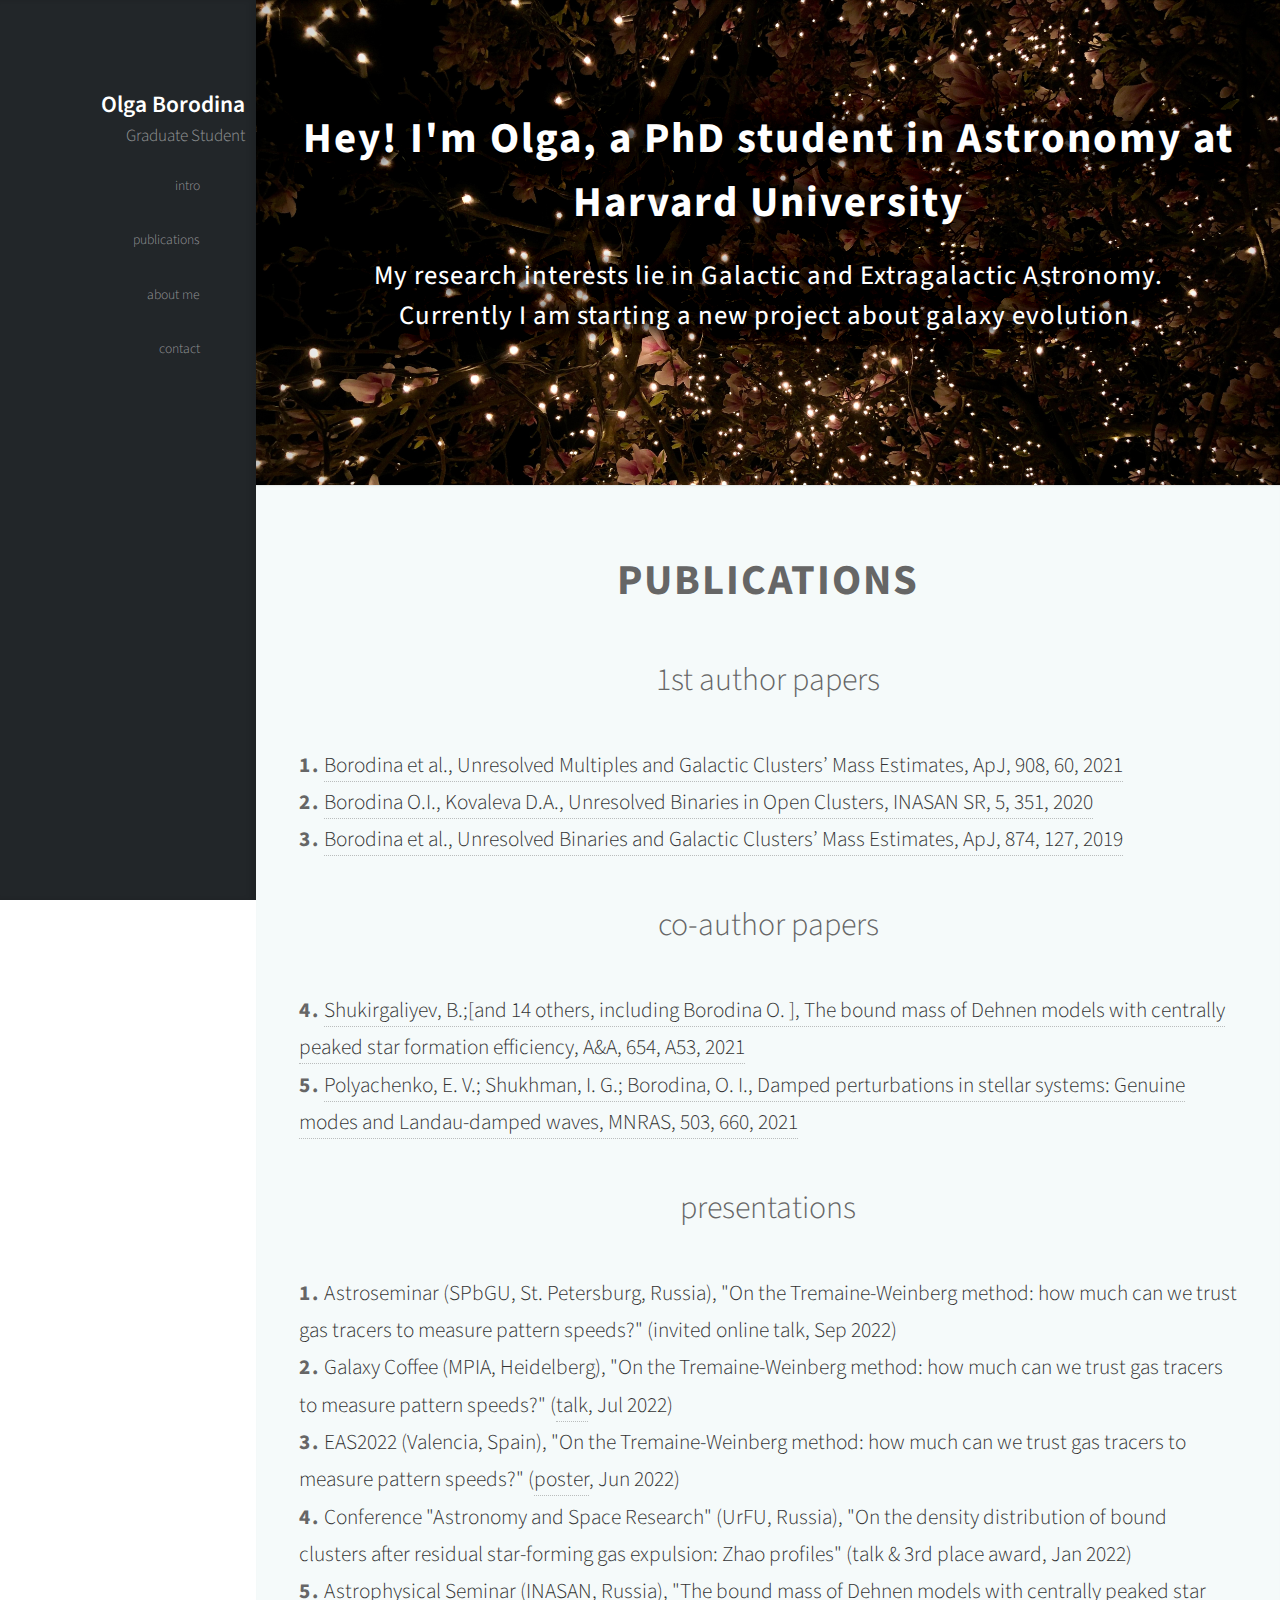
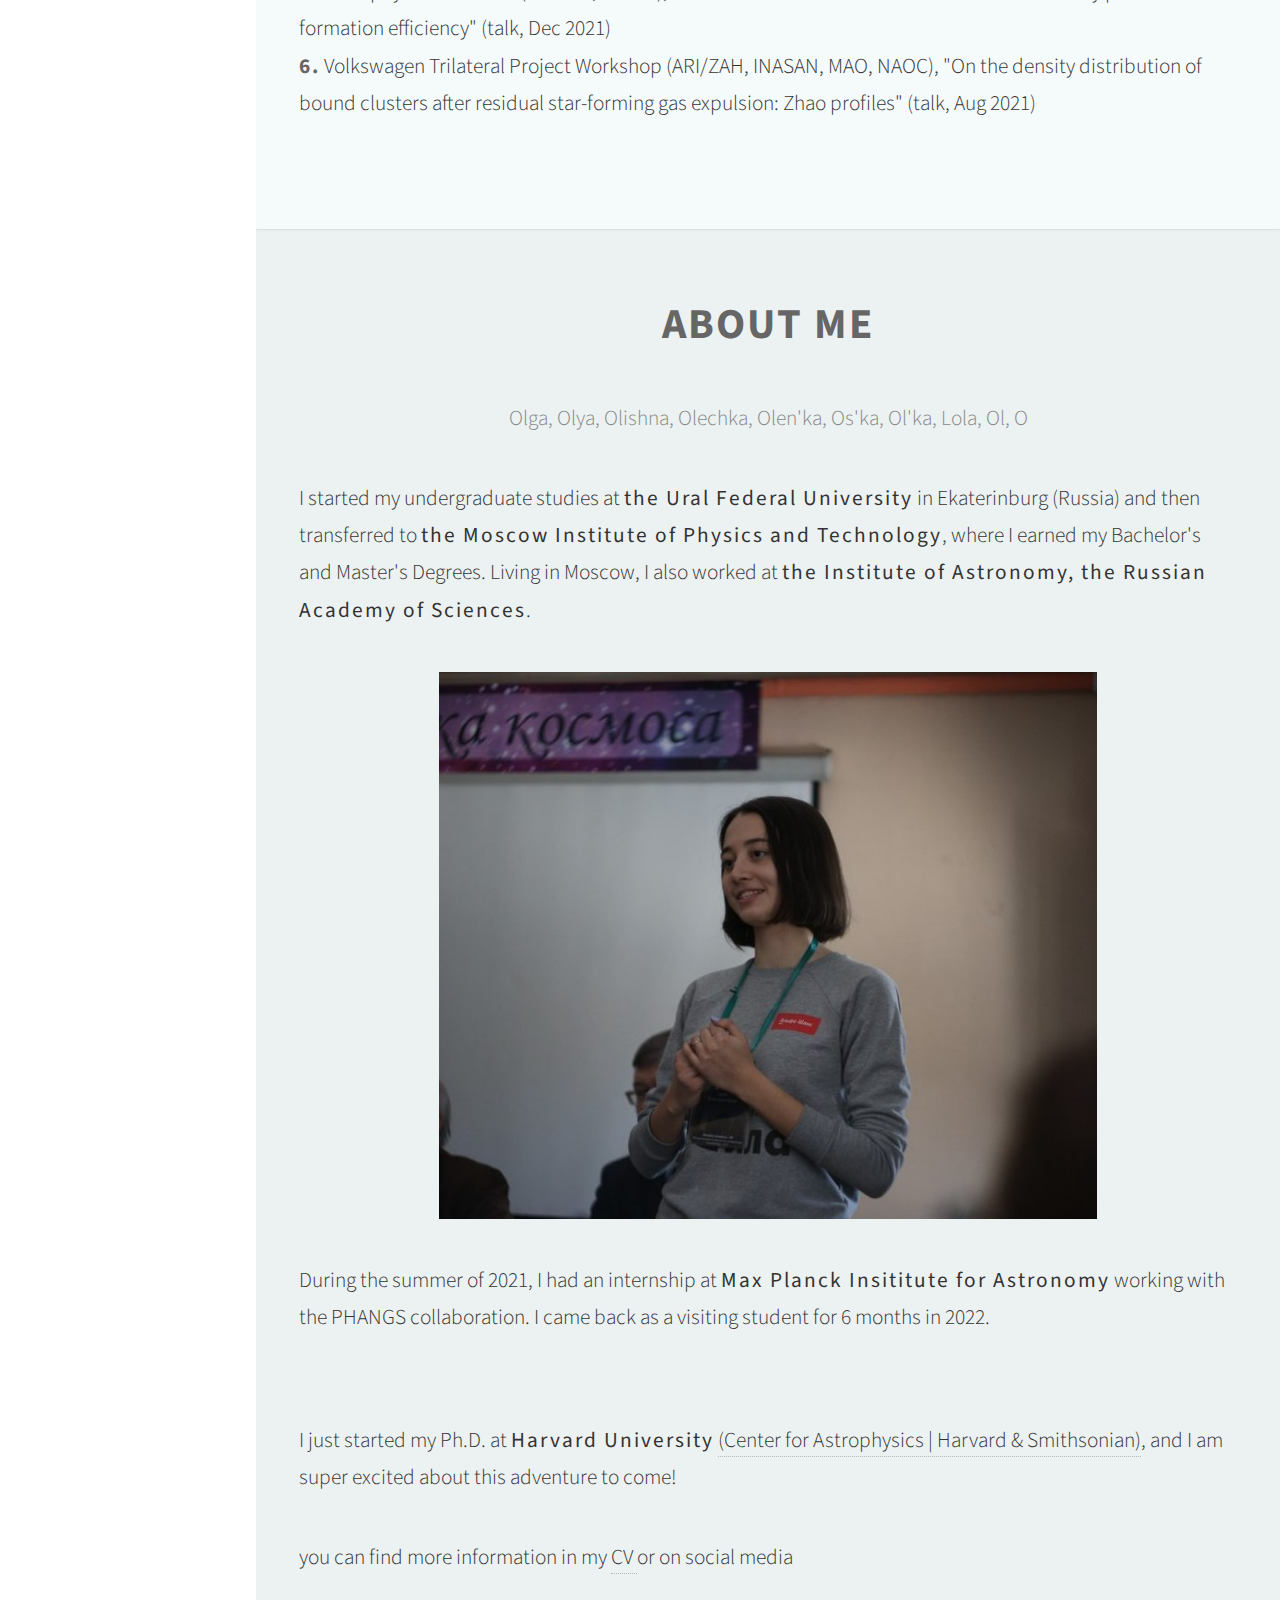
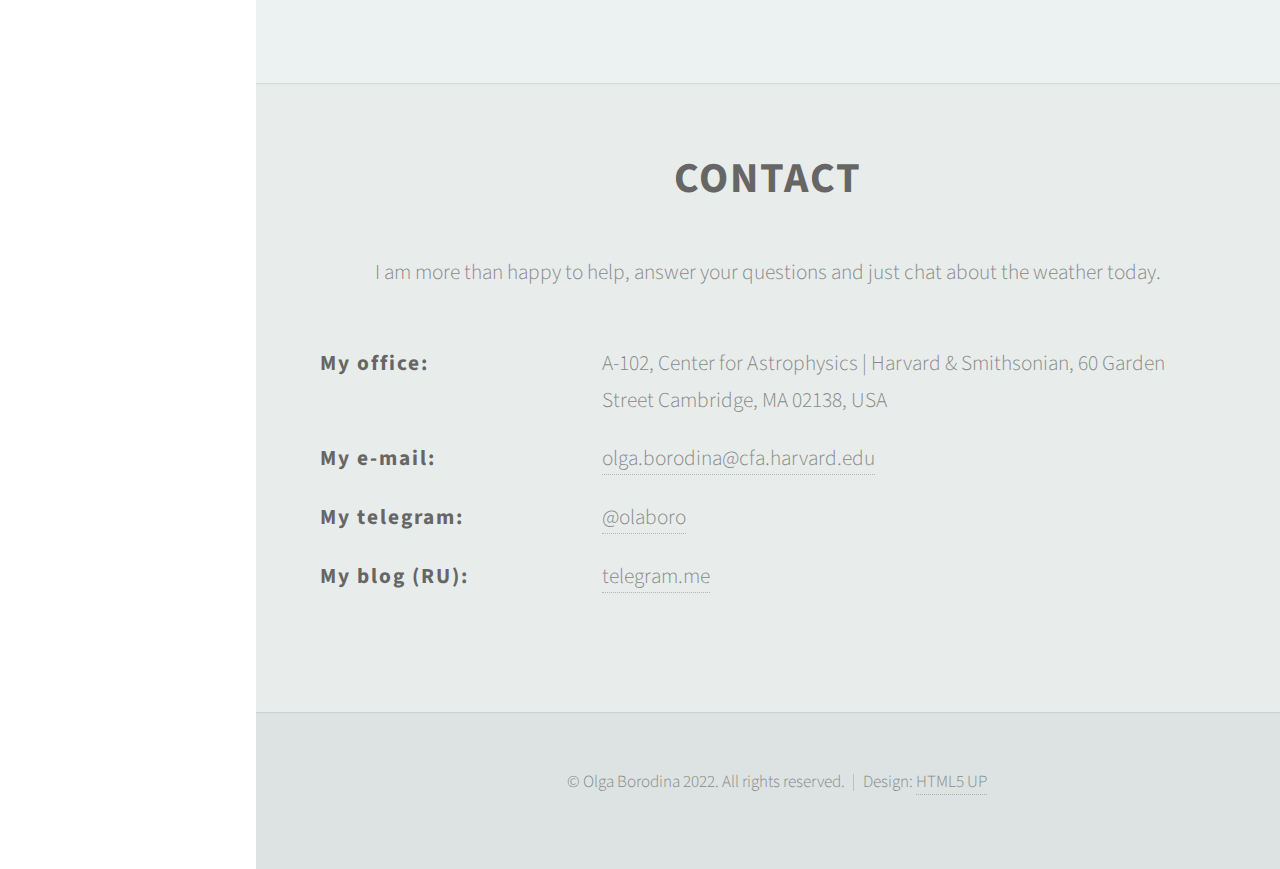
==== index.html @ a62215e4 "Add invited talk & fix wordings" ====
<!DOCTYPE HTML>
<!--
	Prologue by HTML5 UP
	html5up.net | @ajlkn
	Free for personal and commercial use under the CCA 3.0 license (html5up.net/license)
-->
<html>
	<head>
		<title>Olga Borodina</title>
		<meta charset="utf-8" />
		<meta name="viewport" content="width=device-width, initial-scale=1, user-scalable=no" />
		<link rel="stylesheet" href="assets/css/main.css" />
	</head>
	<body class="is-preload">

		<!-- Header -->
			<div id="header">

				<div class="top">

					<!-- Logo -->
						<div id="logo">
							<span class="image avatarflex"><img src="images/IMG_2125.png" alt="" /></span>
						</div>

					<!-- Logo2 -->
						<div id="logo">
							<h1 id="title">Olga Borodina</h1>
							<p> Graduate Student</p>
						</div>

					<!-- Nav -->
						<nav id="nav">
							<ul>
								<li><a href="#top" id="top-link"><span class="icon solid fa-home">intro</span></a></li>
								<li><a href="#portfolio" id="portfolio-link"><span class="icon solid fa-th">publications</span></a></li>
								<li><a href="#about" id="about-link"><span class="icon solid fa-user">about me</span></a></li>
								<li><a href="#contact" id="contact-link"><span class="icon solid fa-envelope">contact</span></a></li>
							</ul>
						</nav>

				</div>

				<div class="bottom">

					<!-- Social Icons -->
						<ul class="icons">
							<li><a href="https://twitter.com/olishna_b" class="icon brands fa-twitter"><span class="label">Twitter</span></a></li>
							<li><a href="https://www.instagram.com/ol_borodina/" class="icon brands fa-instagram"><span class="label">Instagram</span></a></li>
							<li><a href="https://github.com/olgaborodina" class="icon brands fa-github"><span class="label">Github</span></a></li>
							<li><a href="mailto:olga.borodina@cfa.harvard.edu" class="icon solid fa-envelope"><span class="label">Email</span></a></li>
						</ul>

				</div>

			</div>

		<!-- Main -->
			<div id="main">

				<!-- Intro -->
					<section id="top" class="one dark cover">
						<div class="container">

							<header>
								<h2 class="alt"> <strong>Hey! I'm Olga, a PhD student in Astronomy at Harvard University</strong></h2>
								<p> <h1 class="shadow">My research interests lie in Galactic and Extragalactic Astronomy. <br> 
								Currently I am starting a new project about galaxy evolution.
							 
							</h1></p>
							</header>

<!-- 							<footer>
								<a href="#portfolio" class="button scrolly">Magna Aliquam</a>
							</footer> -->

						</div>
					</section>

				<!-- Publications -->
					<section id="portfolio" class="two">
						<div class="container">

							<header>
								<h2><strong>PUBLICATIONS</strong></h2>
							</header>

							<header>
								<h3>1st author papers</h3>
							</header>

								<p><h4> <b>1.</b>   <a href="https://ui.adsabs.harvard.edu/abs/2021ApJ...908...60B/abstract" >Borodina et al., Unresolved Multiples and Galactic Clusters’ Mass Estimates, ApJ, 908, 60, 2021</a>
								<br>
								<b>2.</b>   <a href="https://ui.adsabs.harvard.edu/abs/2020INASR...5..351B/abstract" > Borodina O.I., Kovaleva D.A., Unresolved Binaries in Open Clusters, INASAN SR, 5, 351, 2020</a>
								<br>
								<b>3.</b>   <a href="https://ui.adsabs.harvard.edu/abs/2019ApJ...874..127B/abstract" >Borodina et al., Unresolved Binaries and Galactic Clusters’ Mass Estimates, ApJ, 874, 127, 2019</a></h4></p>

							<header>
								<h3>co-author papers</h3>
							</header>

								<p><h4><b>4.</b>   <a href="https://ui.adsabs.harvard.edu/abs/2021A%26A...654A..53S/abstract"> Shukirgaliyev, B.;[and 14 others, including Borodina O. ], The bound mass of Dehnen models with centrally peaked star formation efficiency, A&A, 654, A53, 2021</a>
								<br>
								<b>5.</b>   <a href="https://ui.adsabs.harvard.edu/abs/2021MNRAS.503..660P/abstract">Polyachenko, E. V.; Shukhman, I. G.; Borodina, O. I., Damped perturbations in stellar systems: Genuine modes and Landau-damped waves, MNRAS, 503, 660, 2021 </a></h4></p>

							<header>
								<h3>presentations</h3>
							</header>
								<p><h4>
									<b>1.</b>   Astroseminar (SPbGU, St. Petersburg, Russia), "On the Tremaine-Weinberg method: how much can we trust gas tracers to measure pattern speeds?" (invited online talk, Sep 2022)
								<br>
									<b>2.</b>   Galaxy Coffee (MPIA, Heidelberg), "On the Tremaine-Weinberg method: how much can we trust gas tracers to measure pattern speeds?" (<a href="GalaxyCoffee.html">talk</a>, Jul 2022) 
								<br>
									<b>3.</b>   EAS2022 (Valencia, Spain), "On the Tremaine-Weinberg method: how much can we trust gas tracers to measure pattern speeds?" (<a href="EAS.html">poster</a>, Jun 2022) 
								<br>
									<b>4.</b>   Conference "Astronomy and Space Research" (UrFU, Russia), "On the density distribution of bound clusters after residual star-forming gas expulsion: Zhao profiles" (talk & 3rd place award, Jan 2022)
								<br>
									<b>5.</b>   Astrophysical Seminar (INASAN, Russia), "The bound mass of Dehnen models with centrally peaked star formation efficiency" (talk, Dec 2021)
								<br>
								 	<b>6.</b>   Volkswagen Trilateral Project Workshop (ARI/ZAH, INASAN, MAO, NAOC), "On the density distribution of bound clusters after residual star-forming gas expulsion: Zhao profiles" (talk, Aug 2021)
								 
								 </h4></p>

						</div>
					</section>

				<!-- About Me -->
					<section id="about" class="three">
						<div class="container">

							<header>
								<h2><strong>ABOUT ME</strong></h2>
							</header>

							<p>
							Olga, Olya, Olishna, Olechka, Olen'ka, Os'ka, Ol'ka, Lola, Ol, O
						    </p>

							<p><h4>
							I started my undergraduate studies at <strong>the Ural Federal University</strong> in Ekaterinburg (Russia) and then transferred to <strong>the Moscow Institute of Physics and Technology</strong>, where I earned my Bachelor's and Master's Degrees. Living in Moscow, I also worked at <strong>the Institute of Astronomy, the Russian Academy of Sciences</strong>.

						    </h4></p>
						    <a href="#" class="image centered"><img src="images/6YFjfyLd4KA.jpg" alt="" /></a>


						    <p><h4>
						 	During the summer of 2021, I had an internship at <strong>Max Planck Insititute for Astronomy</strong> working with the PHANGS collaboration. I came back as a visiting student for 6 months in 2022.
						    </h4></p>
						    <a href="#" class="image centered"><img src="images/IMG_4071.jpg" alt="" /></a>

						    <p><h4>
						 	I just started my Ph.D. at <strong>Harvard University</strong> <a href="https://www.cfa.harvard.edu">(Center for Astrophysics | Harvard & Smithsonian)</a>, and I am super excited about this adventure to come!

						    </h4></p>

							<p><h4>
						    you can find more information in my <a href="files/CV_Borodina.pdf" download> CV </a> or on social media <a href="https://www.instagram.com/ol_borodina/" class="icon brands fa-instagram"><span class="label">Instagram</span></a>
						    </h4></p>	    



						</div>
					</section>

				<!-- Contact -->
					<section id="contact" class="four">
						<div class="container">

							<header>
								<h2><strong>CONTACT</strong></h2>
							</header>

							<p>I am more than happy to help, answer your questions and just chat about the weather today.</p>

<!-- 							<p> <b> <h4>My e-mail:</b> <a href="mailto:oborodina@g.harvard.edu"> oborodina@g.harvard.edu </a>
							<br>
							<b> My office:   </b> 
							<br>
							<b> My blog (RU): </b>  <a href="https://t.me/+P-RwdeZIiz82Yjk6"> telegram.me </a> </h4></p> -->


						<table> <h4>

						  <tr style="border: 0px; background-color: rgba(0, 0, 0, 0);">
						    <td width = "30%"><b>My office:</b></td>
						    <td>A-102, Center for Astrophysics | Harvard & Smithsonian, 60 Garden Street Cambridge, MA 02138, USA</td> 
						  </tr>

						  <tr style="border: 0px; background-color: rgba(0, 0, 0, 0);">
						    <td width = "30%"> <b> My e-mail:</b> </td>
						    <td><a href="mailto:olga.borodina@cfa.harvard.edu"> olga.borodina@cfa.harvard.edu </a></td> 
						  </tr>

						  <tr style="border: 0px; background-color: rgba(0, 0, 0, 0);">
						    <td width = "30%"><b>My telegram:</b> </td>
						    <td> <a href="https://t.me/olaboro"> @olaboro </a> </td> 
						  </tr>

						  <tr style="border: 0px; background-color: rgba(0, 0, 0, 0);">
						    <td width = "30%"><b>My blog (RU):</b> </td>
						    <td> <a href="https://t.me/+P-RwdeZIiz82Yjk6"> telegram.me </a> </td> 
						  </tr>

						</h4></table>

						</div>

<!-- 							<form method="post" action="#">
								<div class="row">
									<div class="col-6 col-12-mobile"><input type="text" name="name" placeholder="Name" /></div>
									<div class="col-6 col-12-mobile"><input type="text" name="email" placeholder="Email" /></div>
									<div class="col-12">
										<textarea name="message" placeholder="Message"></textarea>
									</div>
									<div class="col-12">
										<input type="submit" value="Send Message" />
									</div>
								</div>
							</form> -->


					</section>

			</div>


		<!-- Footer -->
			<div id="footer">

				<!-- Copyright -->
					<ul class="copyright">
						<li>&copy; Olga Borodina 2022. All rights reserved.</li><li>Design: <a href="http://html5up.net">HTML5 UP</a></li>
					</ul>

			</div>

		<!-- Scripts -->
			<script src="assets/js/jquery.min.js"></script>
			<script src="assets/js/jquery.scrolly.min.js"></script>
			<script src="assets/js/jquery.scrollex.min.js"></script>
			<script src="assets/js/browser.min.js"></script>
			<script src="assets/js/breakpoints.min.js"></script>
			<script src="assets/js/util.js"></script>
			<script src="assets/js/main.js"></script>

	</body>
</html>
---- assets/css/main.css ----
@import url("fontawesome-all.min.css");
@import url("https://fonts.googleapis.com/css?family=Source+Sans+Pro:300,300italic,400,600");

/*
	Prologue by HTML5 UP
	html5up.net | @ajlkn
	Free for personal and commercial use under the CCA 3.0 license (html5up.net/license)
*/

html, body, div, span, applet, object,
iframe, h1, h2, h3, h4, h5, h6, p, blockquote,
pre, a, abbr, acronym, address, big, cite,
code, del, dfn, em, img, ins, kbd, q, s, samp,
small, strike, strong, sub, sup, tt, var, b,
u, i, center, dl, dt, dd, ol, ul, li, fieldset,
form, label, legend, table, caption, tbody,
tfoot, thead, tr, th, td, article, aside,
canvas, details, embed, figure, figcaption,
footer, header, hgroup, menu, nav, output, ruby,
section, summary, time, mark, audio, video {
	margin: 0;
	padding: 0;
	border: 0;
	font-size: 100%;
	font: inherit;
	vertical-align: baseline;}

article, aside, details, figcaption, figure,
footer, header, hgroup, menu, nav, section {
	display: block;}

body {
	line-height: 1;
}

ol, ul {
	list-style: none;
}

blockquote, q {
	quotes: none;
}

	blockquote:before, blockquote:after, q:before, q:after {
		content: '';
		content: none;
	}

table {
	border-collapse: collapse;
	border-spacing: 0;
}

body {
	-webkit-text-size-adjust: none;
}

mark {
	background-color: transparent;
	color: inherit;
}

input::-moz-focus-inner {
	border: 0;
	padding: 0;
}

input, select, textarea {
	-moz-appearance: none;
	-webkit-appearance: none;
	-ms-appearance: none;
	appearance: none;
}

/* Basic */

	html {
		box-sizing: border-box;
	}

	*, *:before, *:after {
		box-sizing: inherit;
	}

	body {
		background: #fff;
		font-family: 'Source Sans Pro', sans-serif;
		font-size: 19pt;
		font-weight: 300;
		line-height: 1.75em;
		color: #888;
	}

		body.is-preload *, body.is-preload *:before, body.is-preload *:after {
			-moz-animation: none !important;
			-webkit-animation: none !important;
			-ms-animation: none !important;
			animation: none !important;
			-moz-transition: none !important;
			-webkit-transition: none !important;
			-ms-transition: none !important;
			transition: none !important;
		}

	input, textarea, select {
		font-family: 'Source Sans Pro', sans-serif;
		font-size: 19pt;
		font-weight: 300;
		line-height: 1.5em;
		color: #888;
	}

	h1, h2, h3, h4, h5, h6 {
		font-weight: 300;
		color: #666;
		line-height: 1.5em;
	}

	h1 a, h2 a, h3 a, h4 a, h5 a, h6 a {
		color: inherit;
		text-decoration: none;
	}

		h1 a strong, h2 a strong, h3 a strong, h4 a strong, h5 a strong, h6 a strong {
			color: #333;
		}

	h1.shadow {
		color: white;
		font-weight: 444;
		letter-spacing: 1px;
		font-size: 1.25em;
		text-shadow: 0 0 20px #000, 0 0 20px #000, 0 0 20px #000, 0 0 20px #000, 0 0 15px #000;
	}

	h2 {
		font-size: 2em;
		letter-spacing: -1px;
	}

		h2.alt {
			color: #888;
			font-weight: bold;
		}

			h2.alt strong {
				color: #333;
				font-weight: bold;
				text-shadow: 0 0 25px #000, 0 0 25px #000, 0 0 25px #000, 0 0 25px #000;
			}

	h3 {
		font-size: 1.5em;
	}

	header {
		margin: 0 0 2em 0;
	}

		header > p {
			margin: 1em 0 0 0;
		}

	footer {
		margin: 2em 0 0 0;
	}

	strong, b {             /* headers */
		font-weight: bold;
		letter-spacing: 2px;
		color: #666;
	}

	em, i {
		font-style: italic;
	}

	h4 {
		font-size: 1.0em;
		text-align: left;
		line-height: 1.75em;
		color: #333;

	}
		h4 strong {
				color: #333;
				font-weight: 400;
				}
	a {
		text-decoration: none;
		color: inherit;
		border-bottom: dotted 1px rgba(128, 128, 128, 0.5);
		-moz-transition: color 0.35s ease-in-out, border-bottom-color 0.35s ease-in-out;
		-webkit-transition: color 0.35s ease-in-out, border-bottom-color 0.35s ease-in-out;
		-ms-transition: color 0.35s ease-in-out, border-bottom-color 0.35s ease-in-out;
		transition: color 0.35s ease-in-out, border-bottom-color 0.35s ease-in-out;
		outline: 0;
	}

		a:hover {
			color: #E27689;
			border-bottom-color: rgba(255, 255, 255, 0);
		}

	sub {
		position: relative;
		top: 0.5em;
		font-size: 0.8em;
	}

	sup {
		position: relative;
		top: -0.5em;
		font-size: 0.8em;
	}

	hr {
		border: 0;
		border-top: solid 1px #ddd;
	}

	blockquote {
		border-left: solid 0.5em #ddd;
		padding: 1em 0 1em 2em;
		font-style: italic;
	}

	p, ul, ol, dl, table {
		margin-bottom: 2em;
	}

	br.clear {
		clear: both;
	}


/* Container */

	.container {
		margin: 0 auto;
		max-width: 100%;
		width: 1400px;
	}

		@media screen and (min-width: 961px) and (max-width: 1880px) {

			.container {
				width: 1200px;
			}

		}

		@media screen and (min-width: 961px) and (max-width: 1620px) {

			.container {
				width: 960px;
			}

		}

		@media screen and (min-width: 961px) and (max-width: 1320px) {

			.container {
				width: 100%;
			}

		}

		@media screen and (max-width: 960px) {

			.container {
				width: 100%;
			}

		}

		@media screen and (max-width: 736px) {

			.container {
				width: 100%;
			}

		}

/* Row */

	.row {
		display: flex;
		flex-wrap: wrap;
		box-sizing: border-box;
		align-items: stretch;
	}

		.row > * {
			box-sizing: border-box;
		}

		.row.gtr-uniform > * > :last-child {
			margin-bottom: 0;
		}

		.row.aln-left {
			justify-content: flex-start;
		}

		.row.aln-center {
			justify-content: center;
		}

		.row.aln-right {
			justify-content: flex-end;
		}

		.row.aln-top {
			align-items: flex-start;
		}

		.row.aln-middle {
			align-items: center;
		}

		.row.aln-bottom {
			align-items: flex-end;
		}

		.row > .imp {
			order: -1;
		}

		.row > .col-1 {
			width: 8.33333%;
		}

		.row > .off-1 {
			margin-left: 8.33333%;
		}

		.row > .col-2 {
			width: 16.66667%;
		}

		.row > .off-2 {
			margin-left: 16.66667%;
		}

		.row > .col-3 {
			width: 25%;
		}

		.row > .off-3 {
			margin-left: 25%;
		}

		.row > .col-4 {
			width: 33.33333%;
		}

		.row > .off-4 {
			margin-left: 33.33333%;
		}

		.row > .col-5 {
			width: 41.66667%;
		}

		.row > .off-5 {
			margin-left: 41.66667%;
		}

		.row > .col-6 {
			width: 50%;
		}

		.row > .off-6 {
			margin-left: 50%;
		}

		.row > .col-7 {
			width: 58.33333%;
		}

		.row > .off-7 {
			margin-left: 58.33333%;
		}

		.row > .col-8 {
			width: 66.66667%;
		}

		.row > .off-8 {
			margin-left: 66.66667%;
		}

		.row > .col-9 {
			width: 75%;
		}

		.row > .off-9 {
			margin-left: 75%;
		}

		.row > .col-10 {
			width: 83.33333%;
		}

		.row > .off-10 {
			margin-left: 83.33333%;
		}

		.row > .col-11 {
			width: 91.66667%;
		}

		.row > .off-11 {
			margin-left: 91.66667%;
		}

		.row > .col-12 {
			width: 100%;
		}

		.row > .off-12 {
			margin-left: 100%;
		}

		.row.gtr-0 {
			margin-top: 0px;
			margin-left: 0px;
		}

			.row.gtr-0 > * {
				padding: 0px 0 0 0px;
			}

			.row.gtr-0.gtr-uniform {
				margin-top: 0px;
			}

				.row.gtr-0.gtr-uniform > * {
					padding-top: 0px;
				}

		.row.gtr-25 {
			margin-top: -10px;
			margin-left: -10px;
		}

			.row.gtr-25 > * {
				padding: 10px 0 0 10px;
			}

			.row.gtr-25.gtr-uniform {
				margin-top: -10px;
			}

				.row.gtr-25.gtr-uniform > * {
					padding-top: 10px;
				}

		.row.gtr-50 {
			margin-top: -20px;
			margin-left: -20px;
		}

			.row.gtr-50 > * {
				padding: 20px 0 0 20px;
			}

			.row.gtr-50.gtr-uniform {
				margin-top: -20px;
			}

				.row.gtr-50.gtr-uniform > * {
					padding-top: 20px;
				}

		.row {
			margin-top: -40px;
			margin-left: -40px;
		}

			.row > * {
				padding: 40px 0 0 40px;
			}

			.row.gtr-uniform {
				margin-top: -40px;
			}

				.row.gtr-uniform > * {
					padding-top: 40px;
				}

		.row.gtr-150 {
			margin-top: -60px;
			margin-left: -60px;
		}

			.row.gtr-150 > * {
				padding: 60px 0 0 60px;
			}

			.row.gtr-150.gtr-uniform {
				margin-top: -60px;
			}

				.row.gtr-150.gtr-uniform > * {
					padding-top: 60px;
				}

		.row.gtr-200 {
			margin-top: -80px;
			margin-left: -80px;
		}

			.row.gtr-200 > * {
				padding: 80px 0 0 80px;
			}

			.row.gtr-200.gtr-uniform {
				margin-top: -80px;
			}

				.row.gtr-200.gtr-uniform > * {
					padding-top: 80px;
				}

		@media screen and (min-width: 961px) and (max-width: 1880px) {

			.row {
				display: flex;
				flex-wrap: wrap;
				box-sizing: border-box;
				align-items: stretch;
			}

				.row > * {
					box-sizing: border-box;
				}

				.row.gtr-uniform > * > :last-child {
					margin-bottom: 0;
				}

				.row.aln-left {
					justify-content: flex-start;
				}

				.row.aln-center {
					justify-content: center;
				}

				.row.aln-right {
					justify-content: flex-end;
				}

				.row.aln-top {
					align-items: flex-start;
				}

				.row.aln-middle {
					align-items: center;
				}

				.row.aln-bottom {
					align-items: flex-end;
				}

				.row > .imp-wide {
					order: -1;
				}

				.row > .col-1-wide {
					width: 8.33333%;
				}

				.row > .off-1-wide {
					margin-left: 8.33333%;
				}

				.row > .col-2-wide {
					width: 16.66667%;
				}

				.row > .off-2-wide {
					margin-left: 16.66667%;
				}

				.row > .col-3-wide {
					width: 25%;
				}

				.row > .off-3-wide {
					margin-left: 25%;
				}

				.row > .col-4-wide {
					width: 33.33333%;
				}

				.row > .off-4-wide {
					margin-left: 33.33333%;
				}

				.row > .col-5-wide {
					width: 41.66667%;
				}

				.row > .off-5-wide {
					margin-left: 41.66667%;
				}

				.row > .col-6-wide {
					width: 50%;
				}

				.row > .off-6-wide {
					margin-left: 50%;
				}

				.row > .col-7-wide {
					width: 58.33333%;
				}

				.row > .off-7-wide {
					margin-left: 58.33333%;
				}

				.row > .col-8-wide {
					width: 66.66667%;
				}

				.row > .off-8-wide {
					margin-left: 66.66667%;
				}

				.row > .col-9-wide {
					width: 75%;
				}

				.row > .off-9-wide {
					margin-left: 75%;
				}

				.row > .col-10-wide {
					width: 83.33333%;
				}

				.row > .off-10-wide {
					margin-left: 83.33333%;
				}

				.row > .col-11-wide {
					width: 91.66667%;
				}

				.row > .off-11-wide {
					margin-left: 91.66667%;
				}

				.row > .col-12-wide {
					width: 100%;
				}

				.row > .off-12-wide {
					margin-left: 100%;
				}

				.row.gtr-0 {
					margin-top: 0px;
					margin-left: 0px;
				}

					.row.gtr-0 > * {
						padding: 0px 0 0 0px;
					}

					.row.gtr-0.gtr-uniform {
						margin-top: 0px;
					}

						.row.gtr-0.gtr-uniform > * {
							padding-top: 0px;
						}

				.row.gtr-25 {
					margin-top: -10px;
					margin-left: -10px;
				}

					.row.gtr-25 > * {
						padding: 10px 0 0 10px;
					}

					.row.gtr-25.gtr-uniform {
						margin-top: -10px;
					}

						.row.gtr-25.gtr-uniform > * {
							padding-top: 10px;
						}

				.row.gtr-50 {
					margin-top: -20px;
					margin-left: -20px;
				}

					.row.gtr-50 > * {
						padding: 20px 0 0 20px;
					}

					.row.gtr-50.gtr-uniform {
						margin-top: -20px;
					}

						.row.gtr-50.gtr-uniform > * {
							padding-top: 20px;
						}

				.row {
					margin-top: -40px;
					margin-left: -40px;
				}

					.row > * {
						padding: 40px 0 0 40px;
					}

					.row.gtr-uniform {
						margin-top: -40px;
					}

						.row.gtr-uniform > * {
							padding-top: 40px;
						}

				.row.gtr-150 {
					margin-top: -60px;
					margin-left: -60px;
				}

					.row.gtr-150 > * {
						padding: 60px 0 0 60px;
					}

					.row.gtr-150.gtr-uniform {
						margin-top: -60px;
					}

						.row.gtr-150.gtr-uniform > * {
							padding-top: 60px;
						}

				.row.gtr-200 {
					margin-top: -80px;
					margin-left: -80px;
				}

					.row.gtr-200 > * {
						padding: 80px 0 0 80px;
					}

					.row.gtr-200.gtr-uniform {
						margin-top: -80px;
					}

						.row.gtr-200.gtr-uniform > * {
							padding-top: 80px;
						}

		}

		@media screen and (min-width: 961px) and (max-width: 1620px) {

			.row {
				display: flex;
				flex-wrap: wrap;
				box-sizing: border-box;
				align-items: stretch;
			}

				.row > * {
					box-sizing: border-box;
				}

				.row.gtr-uniform > * > :last-child {
					margin-bottom: 0;
				}

				.row.aln-left {
					justify-content: flex-start;
				}

				.row.aln-center {
					justify-content: center;
				}

				.row.aln-right {
					justify-content: flex-end;
				}

				.row.aln-top {
					align-items: flex-start;
				}

				.row.aln-middle {
					align-items: center;
				}

				.row.aln-bottom {
					align-items: flex-end;
				}

				.row > .imp-normal {
					order: -1;
				}

				.row > .col-1-normal {
					width: 8.33333%;
				}

				.row > .off-1-normal {
					margin-left: 8.33333%;
				}

				.row > .col-2-normal {
					width: 16.66667%;
				}

				.row > .off-2-normal {
					margin-left: 16.66667%;
				}

				.row > .col-3-normal {
					width: 25%;
				}

				.row > .off-3-normal {
					margin-left: 25%;
				}

				.row > .col-4-normal {
					width: 33.33333%;
				}

				.row > .off-4-normal {
					margin-left: 33.33333%;
				}

				.row > .col-5-normal {
					width: 41.66667%;
				}

				.row > .off-5-normal {
					margin-left: 41.66667%;
				}

				.row > .col-6-normal {
					width: 50%;
				}

				.row > .off-6-normal {
					margin-left: 50%;
				}

				.row > .col-7-normal {
					width: 58.33333%;
				}

				.row > .off-7-normal {
					margin-left: 58.33333%;
				}

				.row > .col-8-normal {
					width: 66.66667%;
				}

				.row > .off-8-normal {
					margin-left: 66.66667%;
				}

				.row > .col-9-normal {
					width: 75%;
				}

				.row > .off-9-normal {
					margin-left: 75%;
				}

				.row > .col-10-normal {
					width: 83.33333%;
				}

				.row > .off-10-normal {
					margin-left: 83.33333%;
				}

				.row > .col-11-normal {
					width: 91.66667%;
				}

				.row > .off-11-normal {
					margin-left: 91.66667%;
				}

				.row > .col-12-normal {
					width: 100%;
				}

				.row > .off-12-normal {
					margin-left: 100%;
				}

				.row.gtr-0 {
					margin-top: 0px;
					margin-left: 0px;
				}

					.row.gtr-0 > * {
						padding: 0px 0 0 0px;
					}

					.row.gtr-0.gtr-uniform {
						margin-top: 0px;
					}

						.row.gtr-0.gtr-uniform > * {
							padding-top: 0px;
						}

				.row.gtr-25 {
					margin-top: -10px;
					margin-left: -10px;
				}

					.row.gtr-25 > * {
						padding: 10px 0 0 10px;
					}

					.row.gtr-25.gtr-uniform {
						margin-top: -10px;
					}

						.row.gtr-25.gtr-uniform > * {
							padding-top: 10px;
						}

				.row.gtr-50 {
					margin-top: -20px;
					margin-left: -20px;
				}

					.row.gtr-50 > * {
						padding: 20px 0 0 20px;
					}

					.row.gtr-50.gtr-uniform {
						margin-top: -20px;
					}

						.row.gtr-50.gtr-uniform > * {
							padding-top: 20px;
						}

				.row {
					margin-top: -40px;
					margin-left: -40px;
				}

					.row > * {
						padding: 40px 0 0 40px;
					}

					.row.gtr-uniform {
						margin-top: -40px;
					}

						.row.gtr-uniform > * {
							padding-top: 40px;
						}

				.row.gtr-150 {
					margin-top: -60px;
					margin-left: -60px;
				}

					.row.gtr-150 > * {
						padding: 60px 0 0 60px;
					}

					.row.gtr-150.gtr-uniform {
						margin-top: -60px;
					}

						.row.gtr-150.gtr-uniform > * {
							padding-top: 60px;
						}

				.row.gtr-200 {
					margin-top: -80px;
					margin-left: -80px;
				}

					.row.gtr-200 > * {
						padding: 80px 0 0 80px;
					}

					.row.gtr-200.gtr-uniform {
						margin-top: -80px;
					}

						.row.gtr-200.gtr-uniform > * {
							padding-top: 80px;
						}

		}

		@media screen and (min-width: 961px) and (max-width: 1320px) {

			.row {
				display: flex;
				flex-wrap: wrap;
				box-sizing: border-box;
				align-items: stretch;
			}

				.row > * {
					box-sizing: border-box;
				}

				.row.gtr-uniform > * > :last-child {
					margin-bottom: 0;
				}

				.row.aln-left {
					justify-content: flex-start;
				}

				.row.aln-center {
					justify-content: center;
				}

				.row.aln-right {
					justify-content: flex-end;
				}

				.row.aln-top {
					align-items: flex-start;
				}

				.row.aln-middle {
					align-items: center;
				}

				.row.aln-bottom {
					align-items: flex-end;
				}

				.row > .imp-narrow {
					order: -1;
				}

				.row > .col-1-narrow {
					width: 8.33333%;
				}

				.row > .off-1-narrow {
					margin-left: 8.33333%;
				}

				.row > .col-2-narrow {
					width: 16.66667%;
				}

				.row > .off-2-narrow {
					margin-left: 16.66667%;
				}

				.row > .col-3-narrow {
					width: 25%;
				}

				.row > .off-3-narrow {
					margin-left: 25%;
				}

				.row > .col-4-narrow {
					width: 33.33333%;
				}

				.row > .off-4-narrow {
					margin-left: 33.33333%;
				}

				.row > .col-5-narrow {
					width: 41.66667%;
				}

				.row > .off-5-narrow {
					margin-left: 41.66667%;
				}

				.row > .col-6-narrow {
					width: 50%;
				}

				.row > .off-6-narrow {
					margin-left: 50%;
				}

				.row > .col-7-narrow {
					width: 58.33333%;
				}

				.row > .off-7-narrow {
					margin-left: 58.33333%;
				}

				.row > .col-8-narrow {
					width: 66.66667%;
				}

				.row > .off-8-narrow {
					margin-left: 66.66667%;
				}

				.row > .col-9-narrow {
					width: 75%;
				}

				.row > .off-9-narrow {
					margin-left: 75%;
				}

				.row > .col-10-narrow {
					width: 83.33333%;
				}

				.row > .off-10-narrow {
					margin-left: 83.33333%;
				}

				.row > .col-11-narrow {
					width: 91.66667%;
				}

				.row > .off-11-narrow {
					margin-left: 91.66667%;
				}

				.row > .col-12-narrow {
					width: 100%;
				}

				.row > .off-12-narrow {
					margin-left: 100%;
				}

				.row.gtr-0 {
					margin-top: 0px;
					margin-left: 0px;
				}

					.row.gtr-0 > * {
						padding: 0px 0 0 0px;
					}

					.row.gtr-0.gtr-uniform {
						margin-top: 0px;
					}

						.row.gtr-0.gtr-uniform > * {
							padding-top: 0px;
						}

				.row.gtr-25 {
					margin-top: -5px;
					margin-left: -5px;
				}

					.row.gtr-25 > * {
						padding: 5px 0 0 5px;
					}

					.row.gtr-25.gtr-uniform {
						margin-top: -5px;
					}

						.row.gtr-25.gtr-uniform > * {
							padding-top: 5px;
						}

				.row.gtr-50 {
					margin-top: -10px;
					margin-left: -10px;
				}

					.row.gtr-50 > * {
						padding: 10px 0 0 10px;
					}

					.row.gtr-50.gtr-uniform {
						margin-top: -10px;
					}

						.row.gtr-50.gtr-uniform > * {
							padding-top: 10px;
						}

				.row {
					margin-top: -20px;
					margin-left: -20px;
				}

					.row > * {
						padding: 20px 0 0 20px;
					}

					.row.gtr-uniform {
						margin-top: -20px;
					}

						.row.gtr-uniform > * {
							padding-top: 20px;
						}

				.row.gtr-150 {
					margin-top: -30px;
					margin-left: -30px;
				}

					.row.gtr-150 > * {
						padding: 30px 0 0 30px;
					}

					.row.gtr-150.gtr-uniform {
						margin-top: -30px;
					}

						.row.gtr-150.gtr-uniform > * {
							padding-top: 30px;
						}

				.row.gtr-200 {
					margin-top: -40px;
					margin-left: -40px;
				}

					.row.gtr-200 > * {
						padding: 40px 0 0 40px;
					}

					.row.gtr-200.gtr-uniform {
						margin-top: -40px;
					}

						.row.gtr-200.gtr-uniform > * {
							padding-top: 40px;
						}

		}

		@media screen and (max-width: 960px) {

			.row {
				display: flex;
				flex-wrap: wrap;
				box-sizing: border-box;
				align-items: stretch;
			}

				.row > * {
					box-sizing: border-box;
				}

				.row.gtr-uniform > * > :last-child {
					margin-bottom: 0;
				}

				.row.aln-left {
					justify-content: flex-start;
				}

				.row.aln-center {
					justify-content: center;
				}

				.row.aln-right {
					justify-content: flex-end;
				}

				.row.aln-top {
					align-items: flex-start;
				}

				.row.aln-middle {
					align-items: center;
				}

				.row.aln-bottom {
					align-items: flex-end;
				}

				.row > .imp-narrower {
					order: -1;
				}

				.row > .col-1-narrower {
					width: 8.33333%;
				}

				.row > .off-1-narrower {
					margin-left: 8.33333%;
				}

				.row > .col-2-narrower {
					width: 16.66667%;
				}

				.row > .off-2-narrower {
					margin-left: 16.66667%;
				}

				.row > .col-3-narrower {
					width: 25%;
				}

				.row > .off-3-narrower {
					margin-left: 25%;
				}

				.row > .col-4-narrower {
					width: 33.33333%;
				}

				.row > .off-4-narrower {
					margin-left: 33.33333%;
				}

				.row > .col-5-narrower {
					width: 41.66667%;
				}

				.row > .off-5-narrower {
					margin-left: 41.66667%;
				}

				.row > .col-6-narrower {
					width: 50%;
				}

				.row > .off-6-narrower {
					margin-left: 50%;
				}

				.row > .col-7-narrower {
					width: 58.33333%;
				}

				.row > .off-7-narrower {
					margin-left: 58.33333%;
				}

				.row > .col-8-narrower {
					width: 66.66667%;
				}

				.row > .off-8-narrower {
					margin-left: 66.66667%;
				}

				.row > .col-9-narrower {
					width: 75%;
				}

				.row > .off-9-narrower {
					margin-left: 75%;
				}

				.row > .col-10-narrower {
					width: 83.33333%;
				}

				.row > .off-10-narrower {
					margin-left: 83.33333%;
				}

				.row > .col-11-narrower {
					width: 91.66667%;
				}

				.row > .off-11-narrower {
					margin-left: 91.66667%;
				}

				.row > .col-12-narrower {
					width: 100%;
				}

				.row > .off-12-narrower {
					margin-left: 100%;
				}

				.row.gtr-0 {
					margin-top: 0px;
					margin-left: 0px;
				}

					.row.gtr-0 > * {
						padding: 0px 0 0 0px;
					}

					.row.gtr-0.gtr-uniform {
						margin-top: 0px;
					}

						.row.gtr-0.gtr-uniform > * {
							padding-top: 0px;
						}

				.row.gtr-25 {
					margin-top: -5px;
					margin-left: -5px;
				}

					.row.gtr-25 > * {
						padding: 5px 0 0 5px;
					}

					.row.gtr-25.gtr-uniform {
						margin-top: -5px;
					}

						.row.gtr-25.gtr-uniform > * {
							padding-top: 5px;
						}

				.row.gtr-50 {
					margin-top: -10px;
					margin-left: -10px;
				}

					.row.gtr-50 > * {
						padding: 10px 0 0 10px;
					}

					.row.gtr-50.gtr-uniform {
						margin-top: -10px;
					}

						.row.gtr-50.gtr-uniform > * {
							padding-top: 10px;
						}

				.row {
					margin-top: -20px;
					margin-left: -20px;
				}

					.row > * {
						padding: 20px 0 0 20px;
					}

					.row.gtr-uniform {
						margin-top: -20px;
					}

						.row.gtr-uniform > * {
							padding-top: 20px;
						}

				.row.gtr-150 {
					margin-top: -30px;
					margin-left: -30px;
				}

					.row.gtr-150 > * {
						padding: 30px 0 0 30px;
					}

					.row.gtr-150.gtr-uniform {
						margin-top: -30px;
					}

						.row.gtr-150.gtr-uniform > * {
							padding-top: 30px;
						}

				.row.gtr-200 {
					margin-top: -40px;
					margin-left: -40px;
				}

					.row.gtr-200 > * {
						padding: 40px 0 0 40px;
					}

					.row.gtr-200.gtr-uniform {
						margin-top: -40px;
					}

						.row.gtr-200.gtr-uniform > * {
							padding-top: 40px;
						}

		}

		@media screen and (max-width: 736px) {

			.row {
				display: flex;
				flex-wrap: wrap;
				box-sizing: border-box;
				align-items: stretch;
			}

				.row > * {
					box-sizing: border-box;
				}

				.row.gtr-uniform > * > :last-child {
					margin-bottom: 0;
				}

				.row.aln-left {
					justify-content: flex-start;
				}

				.row.aln-center {
					justify-content: center;
				}

				.row.aln-right {
					justify-content: flex-end;
				}

				.row.aln-top {
					align-items: flex-start;
				}

				.row.aln-middle {
					align-items: center;
				}

				.row.aln-bottom {
					align-items: flex-end;
				}

				.row > .imp-mobile {
					order: -1;
				}

				.row > .col-1-mobile {
					width: 8.33333%;
				}

				.row > .off-1-mobile {
					margin-left: 8.33333%;
				}

				.row > .col-2-mobile {
					width: 16.66667%;
				}

				.row > .off-2-mobile {
					margin-left: 16.66667%;
				}

				.row > .col-3-mobile {
					width: 25%;
				}

				.row > .off-3-mobile {
					margin-left: 25%;
				}

				.row > .col-4-mobile {
					width: 33.33333%;
				}

				.row > .off-4-mobile {
					margin-left: 33.33333%;
				}

				.row > .col-5-mobile {
					width: 41.66667%;
				}

				.row > .off-5-mobile {
					margin-left: 41.66667%;
				}

				.row > .col-6-mobile {
					width: 50%;
				}

				.row > .off-6-mobile {
					margin-left: 50%;
				}

				.row > .col-7-mobile {
					width: 58.33333%;
				}

				.row > .off-7-mobile {
					margin-left: 58.33333%;
				}

				.row > .col-8-mobile {
					width: 66.66667%;
				}

				.row > .off-8-mobile {
					margin-left: 66.66667%;
				}

				.row > .col-9-mobile {
					width: 75%;
				}

				.row > .off-9-mobile {
					margin-left: 75%;
				}

				.row > .col-10-mobile {
					width: 83.33333%;
				}

				.row > .off-10-mobile {
					margin-left: 83.33333%;
				}

				.row > .col-11-mobile {
					width: 91.66667%;
				}

				.row > .off-11-mobile {
					margin-left: 91.66667%;
				}

				.row > .col-12-mobile {
					width: 100%;
				}

				.row > .off-12-mobile {
					margin-left: 100%;
				}

				.row.gtr-0 {
					margin-top: 0px;
					margin-left: 0px;
				}

					.row.gtr-0 > * {
						padding: 0px 0 0 0px;
					}

					.row.gtr-0.gtr-uniform {
						margin-top: 0px;
					}

						.row.gtr-0.gtr-uniform > * {
							padding-top: 0px;
						}

				.row.gtr-25 {
					margin-top: -5px;
					margin-left: -5px;
				}

					.row.gtr-25 > * {
						padding: 5px 0 0 5px;
					}

					.row.gtr-25.gtr-uniform {
						margin-top: -5px;
					}

						.row.gtr-25.gtr-uniform > * {
							padding-top: 5px;
						}

				.row.gtr-50 {
					margin-top: -10px;
					margin-left: -10px;
				}

					.row.gtr-50 > * {
						padding: 10px 0 0 10px;
					}

					.row.gtr-50.gtr-uniform {
						margin-top: -10px;
					}

						.row.gtr-50.gtr-uniform > * {
							padding-top: 10px;
						}

				.row {
					margin-top: -20px;
					margin-left: -20px;
				}

					.row > * {
						padding: 20px 0 0 20px;
					}

					.row.gtr-uniform {
						margin-top: -20px;
					}

						.row.gtr-uniform > * {
							padding-top: 20px;
						}

				.row.gtr-150 {
					margin-top: -30px;
					margin-left: -30px;
				}

					.row.gtr-150 > * {
						padding: 30px 0 0 30px;
					}

					.row.gtr-150.gtr-uniform {
						margin-top: -30px;
					}

						.row.gtr-150.gtr-uniform > * {
							padding-top: 30px;
						}

				.row.gtr-200 {
					margin-top: -40px;
					margin-left: -40px;
				}

					.row.gtr-200 > * {
						padding: 40px 0 0 40px;
					}

					.row.gtr-200.gtr-uniform {
						margin-top: -40px;
					}

						.row.gtr-200.gtr-uniform > * {
							padding-top: 40px;
						}

		}

/* Sections/Article */

	section, article {
		margin-bottom: 3em;
	}

		section > :last-child,
		section > .container, section:last-child, article > :last-child,
		article > .container, article:last-child {
			margin-bottom: 0;
		}

		.row > section, .row > article {
			margin-bottom: 0;
		}

/* Image */

	.image {
		display: inline-block;
		border: 0;
	}

		.image img {
			display: block;
			width: 100%;
		}

		.image.avatar48 {
			width: 48px;
			height: 48px;
			background: #f00;
		}

			.image.avatar48 img {
				width: 48px;
				height: 48px;
			}

		.image.avatar160 {
			width: 160px;
			height: 160px;
			background: #f00;
		}

			.image.avatar160 img {
				width: 160px;
				height: 160px;

			}

		.image.avatarflex {
			width: 90%
			background: #f00;
		}

			.image.avatarflex img {
				width: 90%

			}

		.image.fit {
			display: block;
			width: 100%;
		}

		.image.featured {
			display: block;
			width: 100%;
			margin: 0 0 2em 0;
		}

		.image.left {
			float: left;
			margin: 0 2em 2em 0;
		}

		.image.centered {
			display: block;
			margin-left: auto;
  			margin-right: auto;
/*			margin: 0 0 2em 0;*/
		}

			.image.centered img {
				margin-left: auto;
  				margin-right: auto;
				width: 70%;
			}

/* List */

	ul {
		list-style: disc;
		padding-left: 1em;
	}

		ul li {
			padding-left: 0.5em;
		}

	ol {
		list-style: decimal;
		padding-left: 1.25em;
	}

		ol li {
			padding-left: 0.25em;
		}

/* Icons */

	ul.icons {
		cursor: default;
		list-style: none;
		padding-left: 0;
	}

		ul.icons li {
			display: inline-block;
			padding-left: 0;
		}

		ul.icons a {
			display: inline-block;
			width: 2em;
			height: 2em;
			line-height: 2em;
			text-align: center;
			border: 0;
		}

/* Form */

	form label {
		display: block;
		text-align: left;
		margin-bottom: 0.5em;
	}

	form input[type="text"],
	form input[type="email"],
	form input[type="password"],
	form select,
	form textarea {
		position: relative;
		-webkit-appearance: none;
		display: block;
		border: 0;
		outline: 0;
		background: #fff;
		background: rgba(255, 255, 255, 0.75);
		width: 100%;
		border-radius: 0.35em;
		padding: 0.75em 1em 0.75em 1em;
		box-shadow: inset 0 0.1em 0.1em 0 rgba(0, 0, 0, 0.05);
		border: solid 1px rgba(0, 0, 0, 0.15);
		-moz-transition: all 0.35s ease-in-out;
		-webkit-transition: all 0.35s ease-in-out;
		-ms-transition: all 0.35s ease-in-out;
		transition: all 0.35s ease-in-out;
	}

		form input[type="text"]:focus,
		form input[type="email"]:focus,
		form input[type="password"]:focus,
		form select:focus,
		form textarea:focus {
			box-shadow: 0 0 2px 1px #8ebebc;
			background: #fff;
		}

	form input[type="text"],
	form input[type="email"],
	form input[type="password"],
	form select {
		line-height: 1.25em;
	}

	form textarea {
		min-height: 14em;
	}

	form ::-webkit-input-placeholder {
		color: #555 !important;
	}

	form :-moz-placeholder {
		color: #555 !important;
	}

	form ::-moz-placeholder {
		color: #555 !important;
	}

	form :-ms-input-placeholder {
		color: #555 !important;
	}

	form ::-moz-focus-inner {
		border: 0;
	}

/* Table */

	table {
		width: 100%;
		text-align: left;
	}

		table tbody tr:nth-child(2n+2) {
			background: #f4f4f4;
		}

		table td {
			padding: 0.5em 1em 0.5em 1em;
		}

		table th {
			text-align: left;
			padding: 0.5em 1em 0.5em 1em;
			color: #fff;
			background: #222729 url("images/overlay.png");
		}

		table thead {
			background: #444;
			color: #fff;
		}

		table tfoot {
			background: #eee;
		}

/* Button */

	input[type="button"],
	input[type="submit"],
	input[type="reset"],
	button,
	.button {
		position: relative;
		display: inline-block;
		border-radius: 0.35em;
		color: #111 !important;
		text-decoration: none;
		padding: 0.4em 1.25em 0.4em 1.25em;
		background-color: #d9e5ff;
		border: 0;
		cursor: pointer;
		background-image: -moz-linear-gradient(top, rgba(0, 0, 0, 0), rgba(0, 0, 0, 0.15)), url("images/overlay.png");
		background-image: -webkit-linear-gradient(top, rgba(0, 0, 0, 0), rgba(0, 0, 0, 0.15)), url("images/overlay.png");
		background-image: -ms-linear-gradient(top, rgba(0, 0, 0, 0), rgba(0, 0, 0, 0.15)), url("images/overlay.png");
		background-image: linear-gradient(top, rgba(0, 0, 0, 0), rgba(0, 0, 0, 0.15)), url("images/overlay.png");
		-moz-transition: background-color 0.35s ease-in-out;
		-webkit-transition: background-color 0.35s ease-in-out;
		-ms-transition: background-color 0.35s ease-in-out;
		transition: background-color 0.35s ease-in-out;
	}

		input[type="button"]:hover,
		input[type="submit"]:hover,
		input[type="reset"]:hover,
		button:hover,
		.button:hover {
			background-color: #9ececc;
		}

		input[type="button"]:active,
		input[type="submit"]:active,
		input[type="reset"]:active,
		button:active,
		.button:active {
			background-color: #7eaeac;
		}

/* Item */

	.item {
		box-shadow: 0 0.05em 0.15em 0 rgba(0, 0, 0, 0.05);
		margin-bottom: 40px;
	}

		.item header {
			background: #fff;
			margin: 0;
			padding: 1em 0 1em 0;
			font-size: 0.8em;
		}

			.item header h3 {
				font-size: 1em;
			}


/* Icons */

	.icon {
		text-decoration: none;
		text-decoration: none;
	}

		.icon:before {
			-moz-osx-font-smoothing: grayscale;
			-webkit-font-smoothing: antialiased;
			display: inline-block;
			font-style: normal;
			font-variant: normal;
			text-rendering: auto;
			line-height: 1;
			text-transform: none !important;
			font-family: 'Font Awesome 5 Free';
			font-weight: 400;
		}

		.icon:before {
			line-height: inherit;
		}

		.icon > .label {
			display: none;
		}

		.icon.solid:before {
			font-weight: 900;
		}

		.icon.brands:before {
			font-family: 'Font Awesome 5 Brands';
		}

/* Header */

	#header {
		display: -moz-flex;
		display: -webkit-flex;
		display: -ms-flex;
		display: flex;
		-moz-flex-direction: column;
		-webkit-flex-direction: column;
		-ms-flex-direction: column;
		flex-direction: column;
		-moz-justify-content: space-between;
		-webkit-justify-content: space-between;
		-ms-justify-content: space-between;
		justify-content: space-between;
		background: #222629 url("images/overlay.png");
		box-shadow: inset -0.25em 0 0.25em 0 rgba(0, 0, 0, 0.1);
		color: #fff;
		height: 100%;
		left: 0;
		overflow-y: auto;
		position: fixed;
		text-align: right;
		top: 0;
		width: 400px;
	}

		#header .top {
			-moz-flex-grow: 1;
			-webkit-flex-grow: 1;
			-ms-flex-grow: 1;
			flex-grow: 1;
		}

		#header .bottom {
			-moz-flex-shrink: 0;
			-webkit-flex-shrink: 0;
			-ms-flex-shrink: 0;
			flex-shrink: 0;
			padding: 1.5em 0 0.75em 0;
		}

			#header .bottom > :last-child {
				margin-bottom: 0;
			}

		#header .icons {
			font-size: 0.8em;
			text-align: center;
		}

			#header .icons a {
				color: #41484c;
				-moz-transition: color 0.35s ease-in-out;
				-webkit-transition: color 0.35s ease-in-out;
				-ms-transition: color 0.35s ease-in-out;
				transition: color 0.35s ease-in-out;
			}

				#header .icons a:hover {
					color: #fff;
				}

	#logo {
		position: relative;
		margin: 1.0em 0.5em 0.5em 1.0em;
		min-height: 50px;
		cursor: default;
	}

		#logo h1 {
			position: relative;
			color: #fff;
			font-weight: 600;
			font-size: 1.1em;
			line-height: 1em;
			margin: 0 0 0 0;
		}

		#logo p {
			position: relative;
			display: block;
			font-size: 0.8em;
			color: rgba(255, 255, 255, 0.5);
			line-height: 1.35em;
			margin: 0.5em 0 0 0;
		}

		#logo .image {
			position: centered;
			left: 0;
			top: 0;
/*			margin: 0.5em 2.5em 0 0;*/
		}

	#nav ul {
		list-style: none;
		padding-left: 0;
		margin-bottom: 0;
	}

		#nav ul li {
			padding-left: 0;
		}

			#nav ul li a {
				display: block;
				padding: 0.5em 1.5em 0.5em 1.5em;
				color: rgba(255, 255, 255, 0.5);
				text-decoration: none;
				outline: 0;
				border: 0;
				-moz-transition: none;
				-webkit-transition: none;
				-ms-transition: none;
				transition: none;
			}

				#nav ul li a span {
					position: relative;
					display: block;
					font-size: 0.8em;
				}

					#nav ul li a span:before {
						position: absolute;
						left: 0;
						color: #41484c;
						text-align: center;
						width: 1.25em;
						line-height: 1.75em;
					}

				#nav ul li a.active {
					background: rgba(0, 0, 0, 0.15);
					box-shadow: inset 0 0 0.25em 0 rgba(0, 0, 0, 0.125);
					color: #fff;
				}

					#nav ul li a.active span:before {
						color: #e27689;
					}

/* Footer */

	#footer {
		margin-left: 375px;
		text-align: center;
		background-color: #dce3e2;
		padding: 3em 0 4em 0;
		box-shadow: inset 0 1px 0 0 rgba(0, 0, 0, 0.05), inset 0 0.1em 0.1em 0 rgba(0, 0, 0, 0.025);
		font-size: 0.8em;
	}

		#footer .copyright {
			cursor: default;
			margin: 0;
		}

			#footer .copyright li {
				display: inline-block;
				line-height: 1em;
				border-left: solid 1px rgba(128, 128, 128, 0.35);
				padding: 0 0 0 0.5em;
				margin: 0 0 0 0.5em;
			}

				#footer .copyright li:first-child {
					border-left: 0;
					padding-left: 0;
					margin-left: 0;
				}

/* Main */

	#main {
		margin-left: 375px;
	}

		#main > section {
			margin: 0;
			overflow: hidden;
			padding: 4em 0;
			box-shadow: inset 0 1px 0 0 rgba(0, 0, 0, 0.05), inset 0 0.1em 0.1em 0 rgba(0, 0, 0, 0.025);
			text-align: center;
			background-image: url("images/overlay0.png");
		}

			#main > section.dark {
				color: #ddd;
				color: rgba(255, 255, 255, 0.95);
				background-color: rgba(0, 0, 0, 0.9);
			}

				#main > section.dark h2, #main > section.dark h3, #main > section.dark h4, #main > section.dark h5, #main > section.dark h6 {
					color: inherit;
				}

				#main > section.dark strong {
					color: #fff;
					border-color: inherit;
				}

				#main > section.dark a {
					color: #fff;
					border-color: inherit;
				}

					#main > section.dark a:hover {
						border-bottom-color: rgba(255, 255, 255, 0);
					}

			#main > section.cover {
				padding: 10em 0;
				background-size: cover;
				background-position: center center;
			}

			#main > section.one {
				background-color: #81918E;
				background-image: url("../../images/IMG_7423.jpg");
			}

			#main > section.two {
				background-color: #f5fafa;
			}

			#main > section.three {
				background-color: #ecf1f1;
			}

			#main > section.four {
				background-color: #e8edec;
			}

/* Wide */

	@media screen and (min-width: 961px) and (max-width: 1880px) {

		/* Basic */

			body, input, textarea, select {
				font-size: 17pt;
			}

		/* Header */

			#header {
				width: 300px;
			}

		/* Footer */

			#footer {
				margin-left: 300px;
			}

		/* Main */

			#main {
				margin-left: 300px;
			}

	}

/* Normal */

	@media screen and (min-width: 961px) and (max-width: 1620px) {

		/* Main */

			#main > section {
				padding: 3em 0;
			}

			#main section.cover {
				padding: 5em 0;
			}

	}

/* Narrow */

	@media screen and (min-width: 961px) and (max-width: 1320px) {

		/* Basic */

			body, input, textarea, select {
				font-size: 16pt;
			}

			.container {
				padding: 0 2em 0 2em;
			}

		/* Icons */

			ul.icons li a {
				width: 1.75em;
			}

		/* Item */

			.item {
				margin-bottom: 20px;
			}

		/* Header */

			#header {
				width: 20%;
			}

			#logo .image {
				position: relative;
				margin: 0 0 0.5em 0;
			}

			#nav ul li a {
				font-size: 0.8em;
				padding-top: 0.5em;
				padding-bottom: 0.5em;
			}

				#nav ul li a span {
					padding-right: 2.25em;
				}

					#nav ul li a span:before {
						left: 100%;
						margin-left: -1.25em;
						line-height: 2.25em;
					}


		/* Footer */

			#footer {
				margin-left: 20%;
			}

		/* Main */

			#main {
				margin-left: 20%;
			}

	}

/* Narrower */

	#headerToggle {
		display: none;
	}

	@media screen and (max-width: 960px) {

		/* Basic */

			html, body {
				overflow-x: hidden;
			}

			body, input, textarea, select {
				font-size: 16pt;
			}

			header br {
				display: none;
			}

			.container {
				padding: 0 2em 0 2em;
			}

		/* Item */

			.item {
				margin-bottom: 15px;
			}

		/* Icons */

			ul.icons a {
				width: 1.75em;
				font-size: 1.25em;
			}

		/* Header */

			#header {
				-moz-backface-visibility: hidden;
				-webkit-backface-visibility: hidden;
				-ms-backface-visibility: hidden;
				backface-visibility: hidden;
				-moz-transform: translateX(-275px);
				-webkit-transform: translateX(-275px);
				-ms-transform: translateX(-275px);
				transform: translateX(-275px);
				-moz-transition: -moz-transform 0.5s ease;
				-webkit-transition: -webkit-transform 0.5s ease;
				-ms-transition: -ms-transform 0.5s ease;
				transition: transform 0.5s ease;
				-webkit-overflow-scrolling: touch;
				display: block;
				height: 100%;
				left: 0;
				overflow-y: auto;
				position: fixed;
				top: 0;
				width: 275px;
				z-index: 10002;
				width: 275px;
				background: #222729 url("images/overlay.png");
				box-shadow: inset -0.25em 0 0.25em 0 rgba(0, 0, 0, 0.125);
			}

				#header .top {
					position: relative;
				}

				#header .bottom {
					border-top: solid 1px rgba(255, 255, 255, 0.05);
					box-shadow: 0 -1px 0 0 rgba(0, 0, 0, 0.15);
					padding-top: 2em;
					margin-top: 2em;
					position: relative;
				}

			#logo {
				margin: 1.5em 1.25em 1.25em 1.25em;
			}

			#nav ul li a {
				padding: 0.5em 1.25em 0.5em 1.25em;
			}

			#headerToggle {
				-moz-backface-visibility: hidden;
				-webkit-backface-visibility: hidden;
				-ms-backface-visibility: hidden;
				backface-visibility: hidden;
				-moz-transition: -moz-transform 0.5s ease;
				-webkit-transition: -webkit-transform 0.5s ease;
				-ms-transition: -ms-transform 0.5s ease;
				transition: transform 0.5s ease;
				display: block;
				height: 2.25em;
				left: 0;
				position: fixed;
				top: 0;
				width: 3.25em;
				z-index: 10001;
			}

				#headerToggle .toggle {
					text-decoration: none;
					position: absolute;
					left: 0;
					top: 0;
					width: 100%;
					height: 100%;
					outline: 0;
					border: 0;
				}

					#headerToggle .toggle:before {
						-moz-osx-font-smoothing: grayscale;
						-webkit-font-smoothing: antialiased;
						display: inline-block;
						font-style: normal;
						font-variant: normal;
						text-rendering: auto;
						line-height: 1;
						text-transform: none !important;
						font-family: 'Font Awesome 5 Free';
						font-weight: 900;
					}

					#headerToggle .toggle:before {
						text-decoration: none;
						content: '\f0c9';
						color: #fff;
						font-size: 18px;
						background: rgba(128, 136, 144, 0.5);
						border-radius: 0.35em;
						text-align: center;
						position: absolute;
						left: 0.5em;
						top: 0.5em;
						display: block;
						width: 3.25em;
						height: 2.25em;
						line-height: 2.25em;
					}

			body.header-visible #main {
				-moz-transform: translateX(275px);
				-webkit-transform: translateX(275px);
				-ms-transform: translateX(275px);
				transform: translateX(275px);
			}

			body.header-visible #headerToggle {
				-moz-transform: translateX(275px);
				-webkit-transform: translateX(275px);
				-ms-transform: translateX(275px);
				transform: translateX(275px);
			}

			body.header-visible #header {
				-moz-transform: translateX(0);
				-webkit-transform: translateX(0);
				-ms-transform: translateX(0);
				transform: translateX(0);
			}

		/* Footer */

			#footer {
				margin-left: 0;
			}

		/* Main */

			#main {
				-moz-backface-visibility: hidden;
				-webkit-backface-visibility: hidden;
				-ms-backface-visibility: hidden;
				backface-visibility: hidden;
				-moz-transition: -moz-transform 0.5s ease;
				-webkit-transition: -webkit-transform 0.5s ease;
				-ms-transition: -ms-transform 0.5s ease;
				transition: transform 0.5s ease;
				padding-bottom: 1px;
				margin-left: 0;
			}

				#main > section {
					padding: 3em 0;
				}

				#main section.cover {
					padding: 4em 0;
				}

	}

/* Mobile */

	@media screen and (max-width: 736px) {

		/* Basic */

			body, input, textarea, select {
				font-size: 14pt;
			}

			h2 {
				font-size: 1.5em;
				letter-spacing: 0;
				font-weight: 300;
			}

			.container {
				padding: 0 15px 0 15px;
			}

		/* List */

			ul.icons a {
				width: 2em;
				font-size: 1.25em;
			}

		/* Main */

			#main > section {
				padding: 2em 0;
			}

			#main section.cover {
				padding: 4em 0em;
			}

				#main section.cover header {
					padding: 0 1em;
				}

		/* Footer */

			#footer .copyright li {
				display: block;
				line-height: 1.25em;
				border: 0;
				padding: 0;
				margin: 1em 0 0 0;
			}

				#footer .copyright li:first-child {
					margin-top: 0;
				}

	}
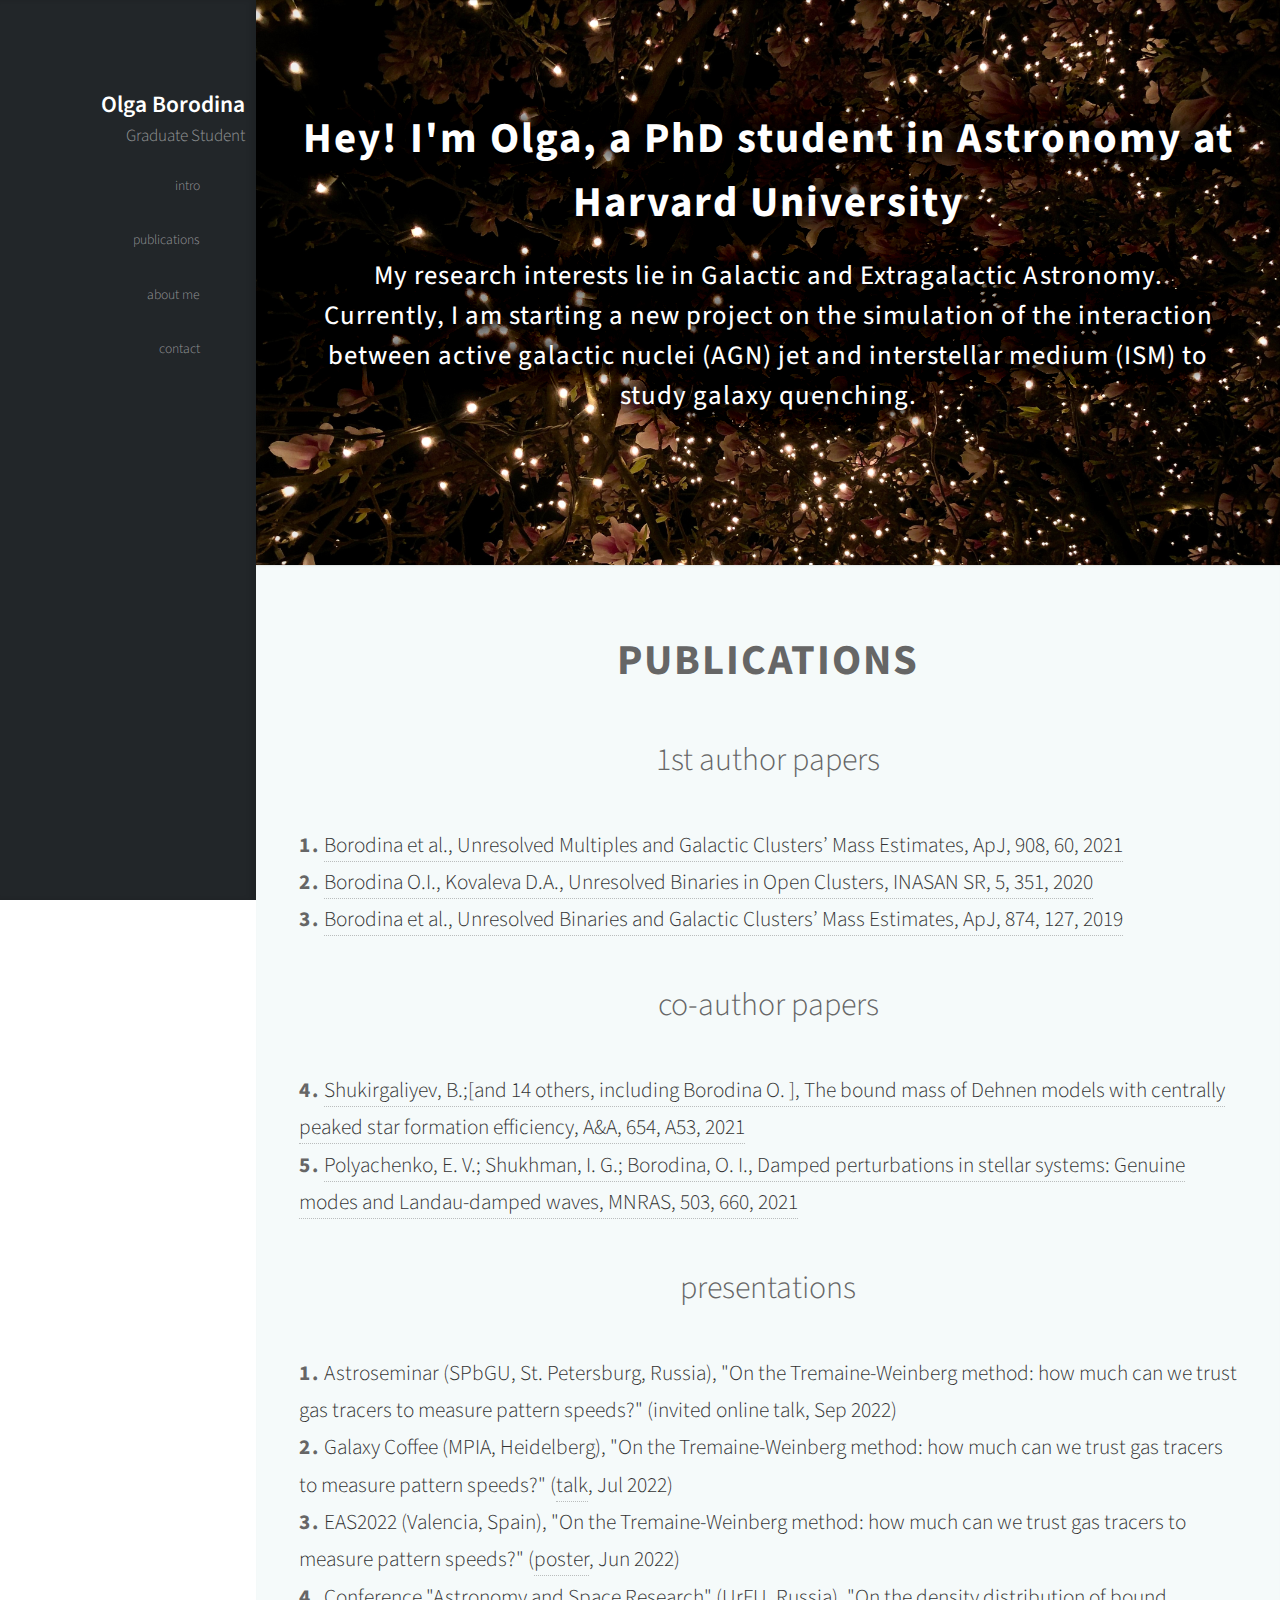
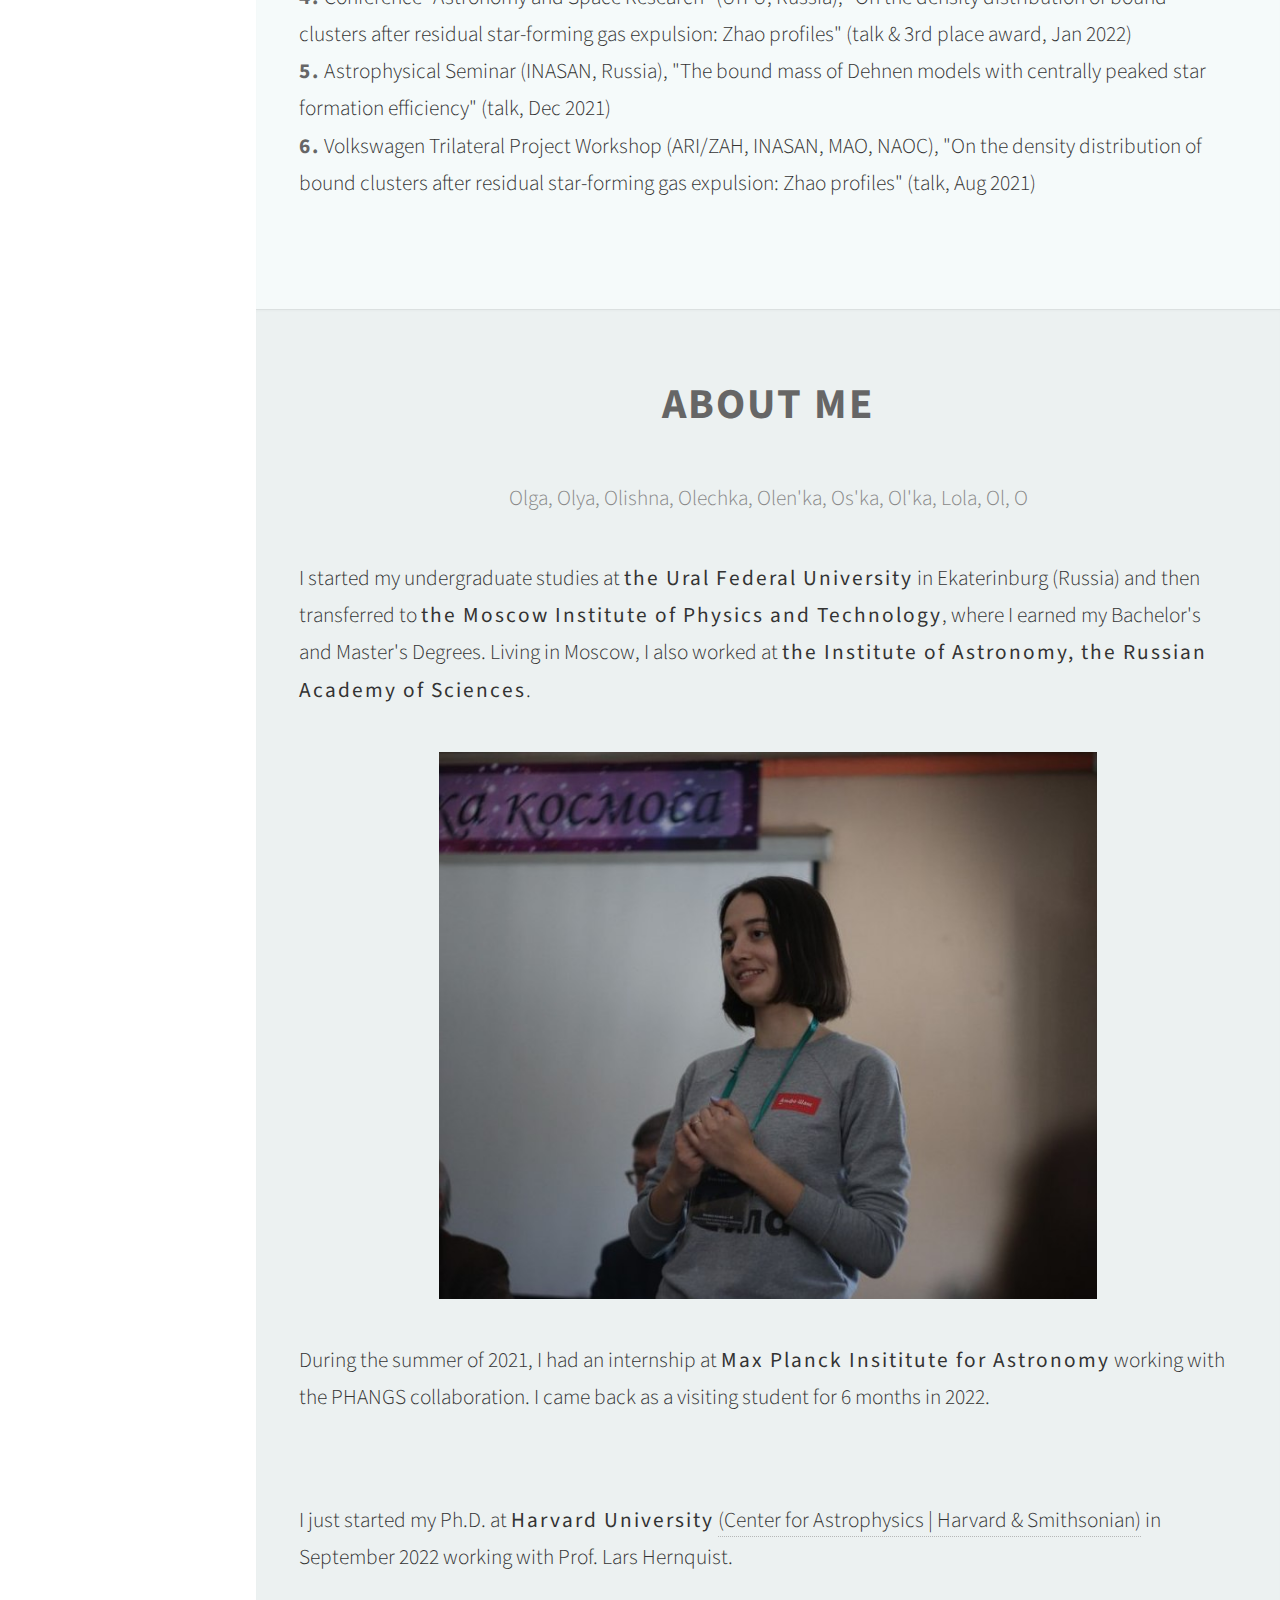
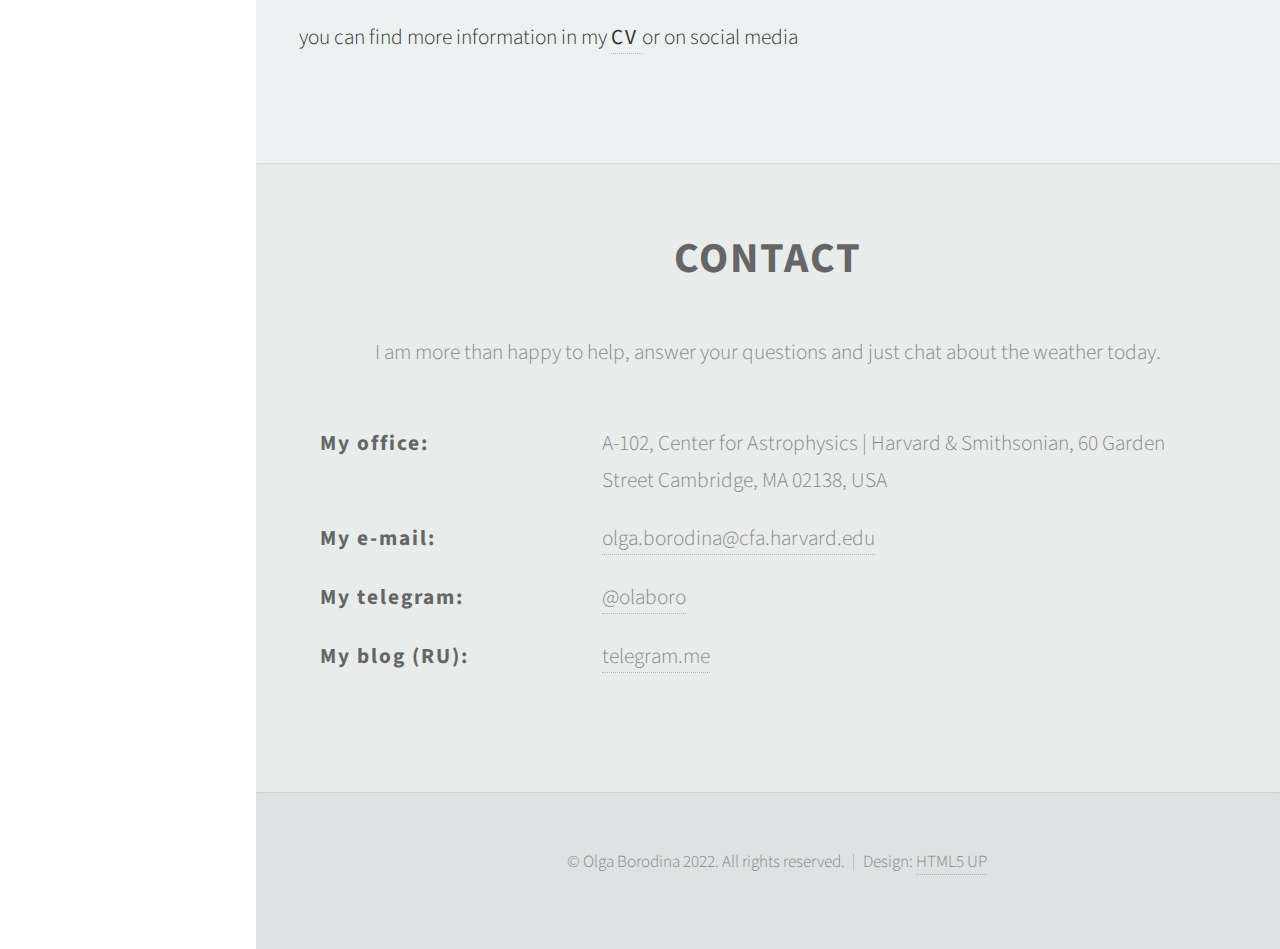
==== commit 7905b212: "Update text&CV, delete images, add Linkedin" ====
--- a/index.html
+++ b/index.html
@@ -10,6 +10,7 @@
 		<meta charset="utf-8" />
 		<meta name="viewport" content="width=device-width, initial-scale=1, user-scalable=no" />
 		<link rel="stylesheet" href="assets/css/main.css" />
+		<meta name="google-site-verification" content="8VZaAaPAhMHD7oP9N3H_KMFQbCOPWHy4iuc1uh7bzoo" />
 	</head>
 	<body class="is-preload">
 
@@ -45,9 +46,10 @@
 
 					<!-- Social Icons -->
 						<ul class="icons">
+							<li><a href="https://github.com/olgaborodina" class="icon brands fa-github"><span class="label">Github</span></a></li>
+							<li><a href="https://www.linkedin.com/in/olga-borodina-nikolskaya/" class="icon brands fa-linkedin"><span class="label">Linkedin</span></a></li>
 							<li><a href="https://twitter.com/olishna_b" class="icon brands fa-twitter"><span class="label">Twitter</span></a></li>
 							<li><a href="https://www.instagram.com/ol_borodina/" class="icon brands fa-instagram"><span class="label">Instagram</span></a></li>
-							<li><a href="https://github.com/olgaborodina" class="icon brands fa-github"><span class="label">Github</span></a></li>
 							<li><a href="mailto:olga.borodina@cfa.harvard.edu" class="icon solid fa-envelope"><span class="label">Email</span></a></li>
 						</ul>
 
@@ -65,7 +67,7 @@
 							<header>
 								<h2 class="alt"> <strong>Hey! I'm Olga, a PhD student in Astronomy at Harvard University</strong></h2>
 								<p> <h1 class="shadow">My research interests lie in Galactic and Extragalactic Astronomy. <br> 
-								Currently I am starting a new project about galaxy evolution.
+								Currently, I am starting a new project on the simulation of the interaction between active galactic nuclei (AGN) jet and interstellar medium (ISM) to study galaxy quenching.
 							 
 							</h1></p>
 							</header>
@@ -149,12 +151,12 @@
 						    <a href="#" class="image centered"><img src="images/IMG_4071.jpg" alt="" /></a>
 
 						    <p><h4>
-						 	I just started my Ph.D. at <strong>Harvard University</strong> <a href="https://www.cfa.harvard.edu">(Center for Astrophysics | Harvard & Smithsonian)</a>, and I am super excited about this adventure to come!
+						 	I just started my Ph.D. at <strong>Harvard University</strong> <a href="https://www.cfa.harvard.edu">(Center for Astrophysics | Harvard & Smithsonian)</a> in September 2022 working with Prof. Lars Hernquist.
 
 						    </h4></p>
 
 							<p><h4>
-						    you can find more information in my <a href="files/CV_Borodina.pdf" download> CV </a> or on social media <a href="https://www.instagram.com/ol_borodina/" class="icon brands fa-instagram"><span class="label">Instagram</span></a>
+						    you can find more information in my <a href="files/CV_Borodina.pdf" download> <strong>CV</strong>  </a> or on social media <a href="https://www.instagram.com/ol_borodina/" class="icon brands fa-instagram"><span class="label">Instagram</span></a>
 						    </h4></p>	    
 
 
--- a/assets/css/main.css
+++ b/assets/css/main.css
@@ -130,7 +130,13 @@
 		font-weight: 444;
 		letter-spacing: 1px;
 		font-size: 1.25em;
-		text-shadow: 0 0 20px #000, 0 0 20px #000, 0 0 20px #000, 0 0 20px #000, 0 0 15px #000;
+		text-shadow: 0 0 30px #000, 
+					 0 0 20px #000, 
+					 0 0 20px #000, 
+					 0 0 20px #000, 
+					 0 0 20px #000, 
+					 0 0 20px #000,
+					 0 0 15px #000;
 	}
 
 	h2 {
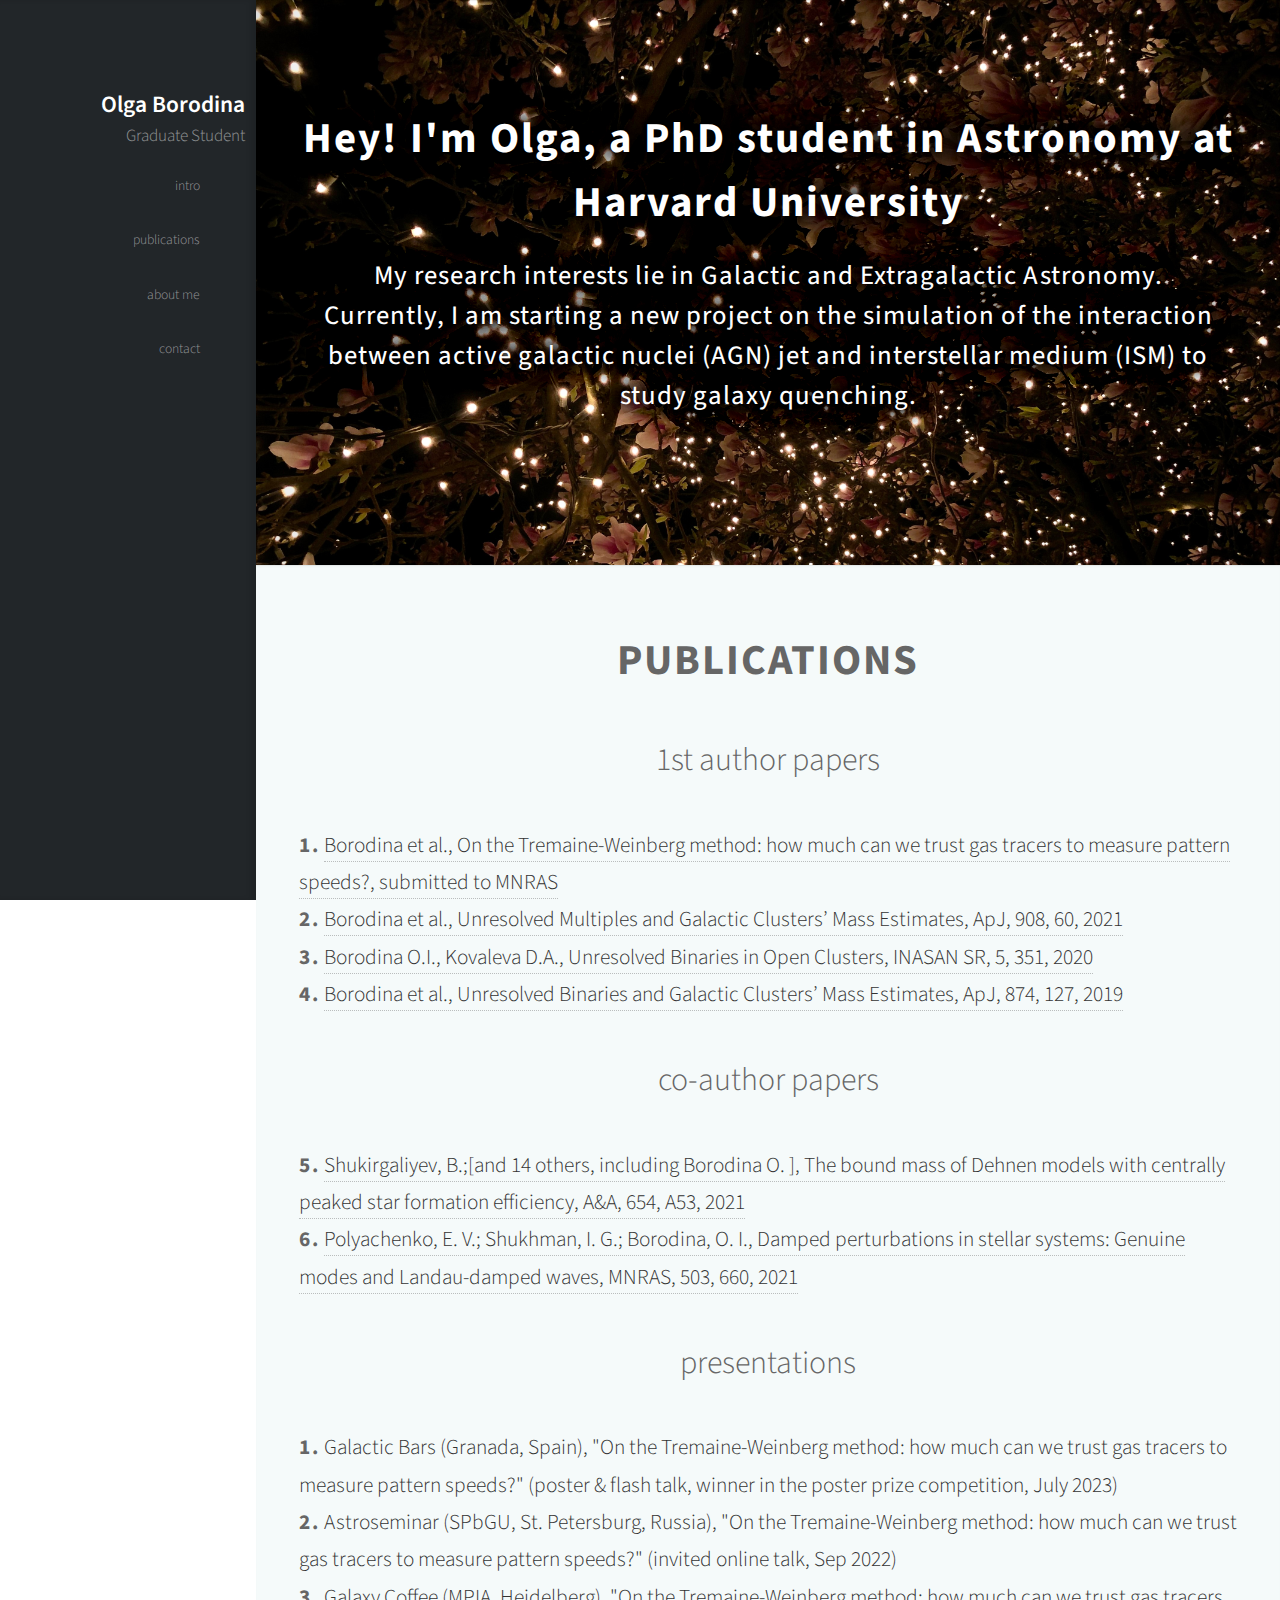
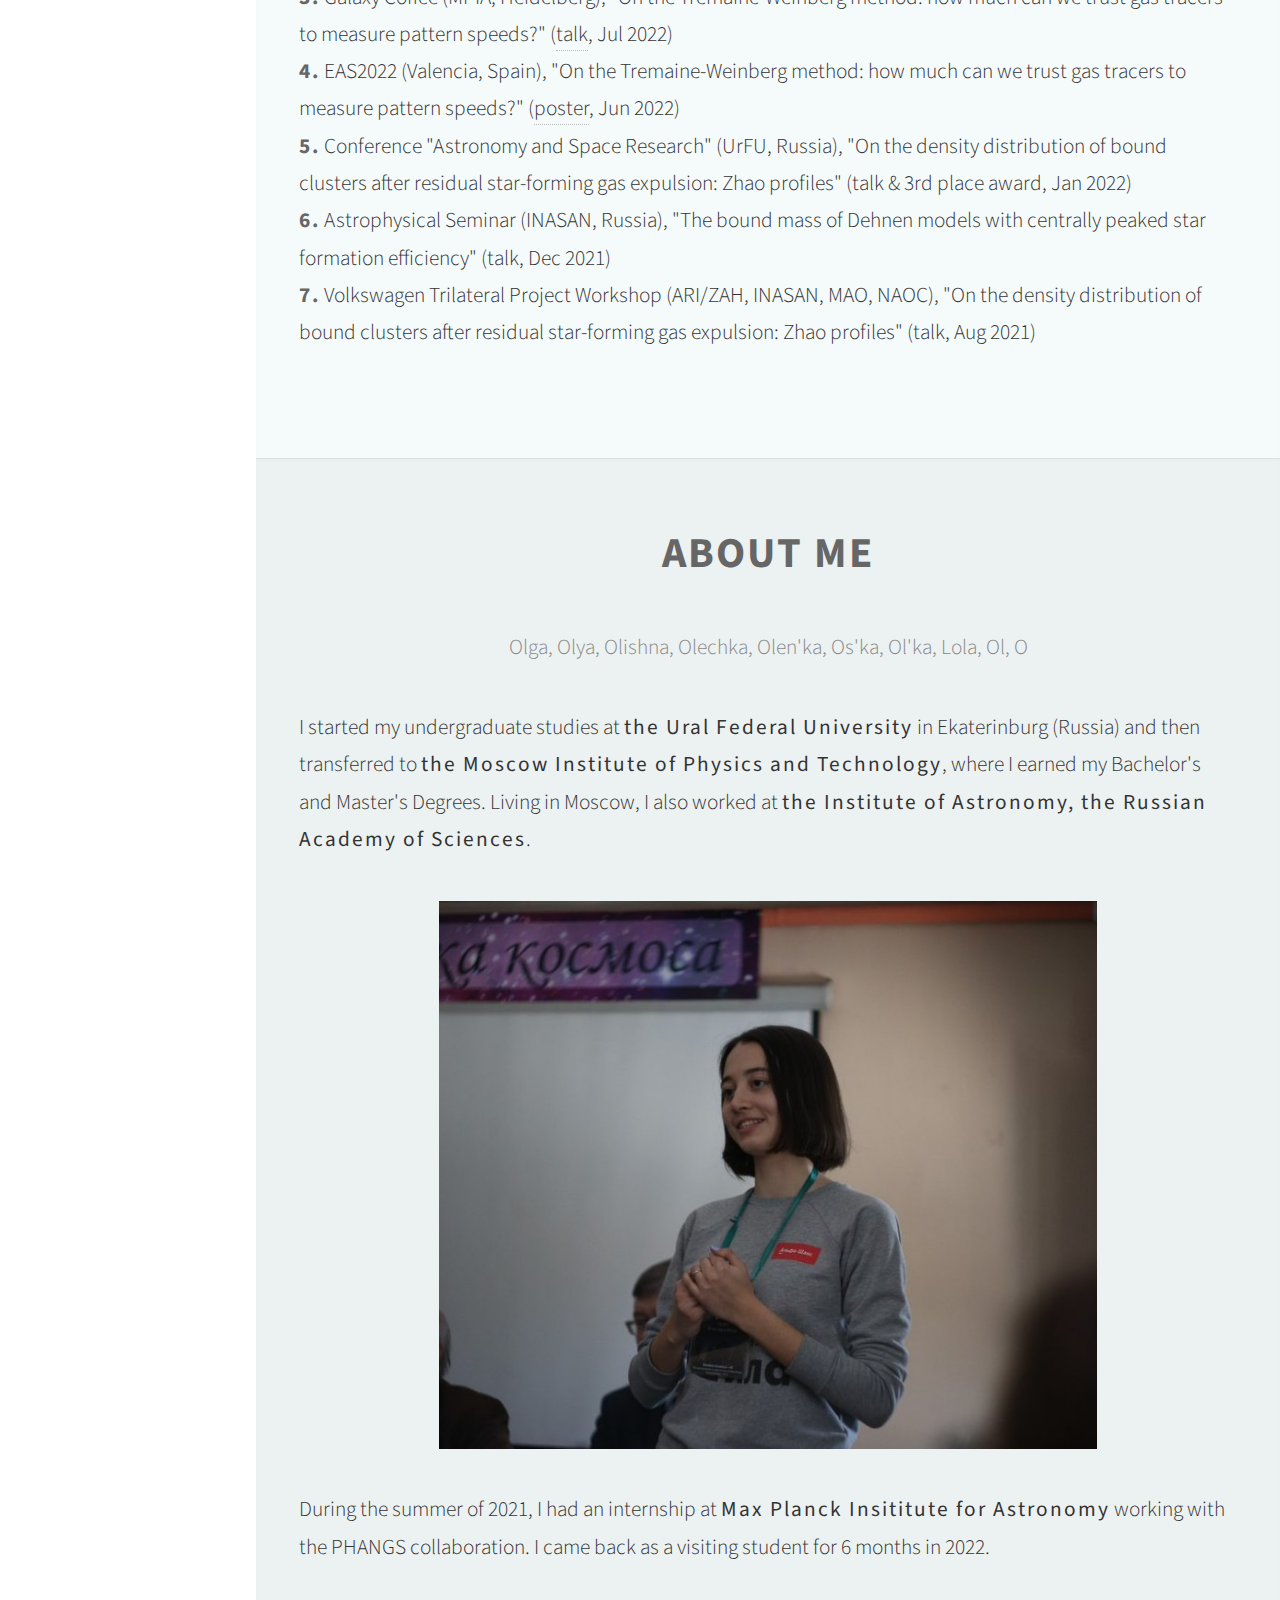
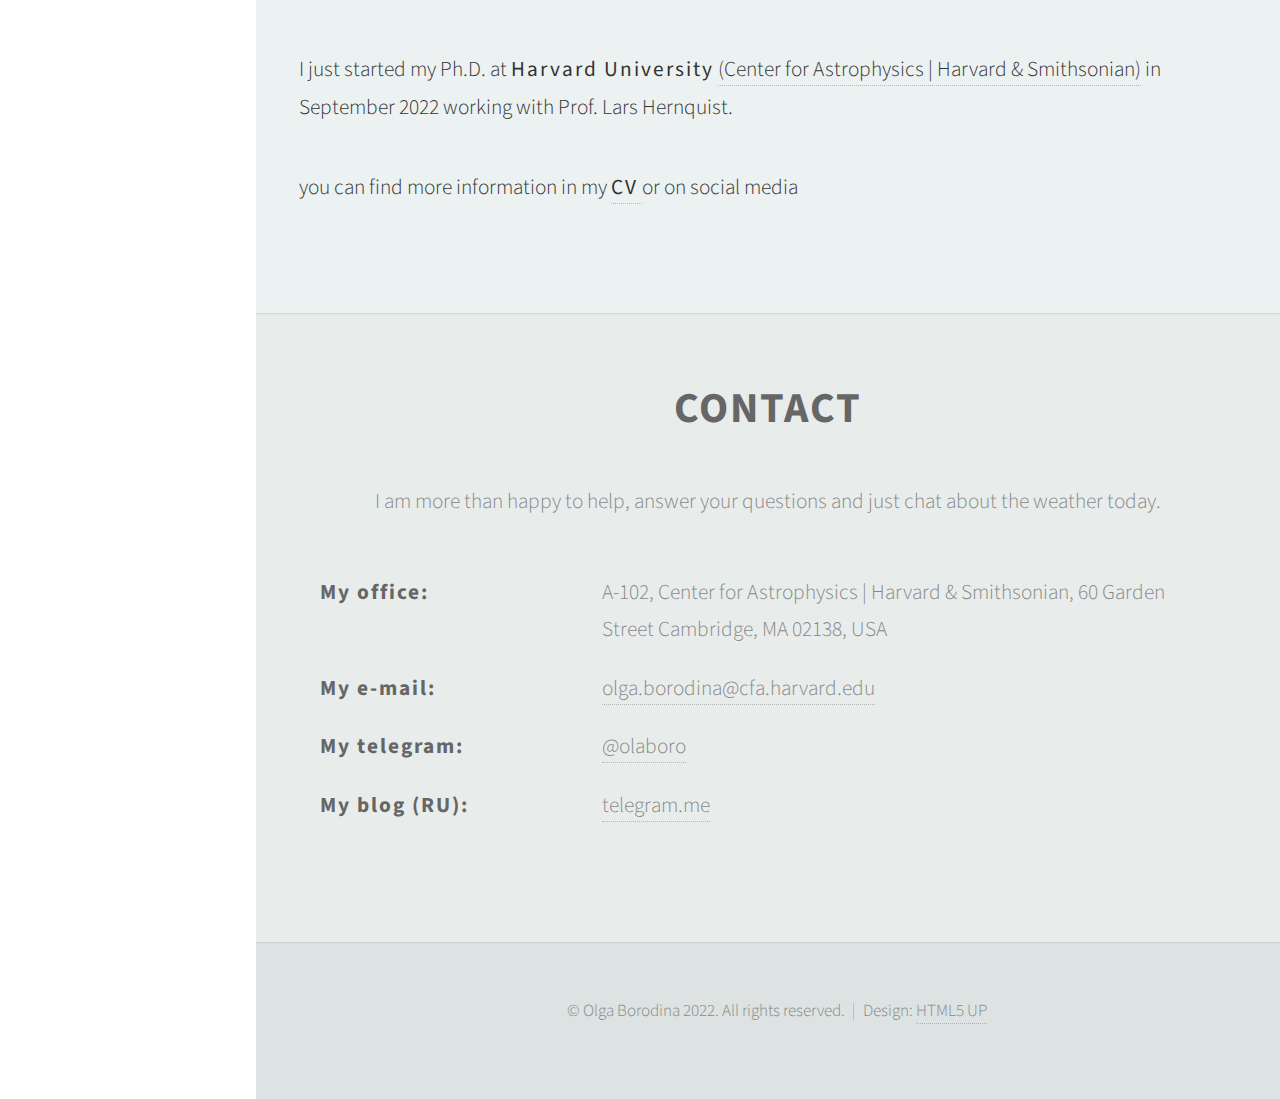
==== commit 1846758a: "Add info to presentations" ====
--- a/index.html
+++ b/index.html
@@ -6,13 +6,45 @@
 -->
 <html>
 	<head>
-		<title>Olga Borodina</title>
+		<title>Olga Borodina | Astronomy PhD student homepage</title>
 		<meta charset="utf-8" />
 		<meta name="viewport" content="width=device-width, initial-scale=1, user-scalable=no" />
 		<link rel="stylesheet" href="assets/css/main.css" />
 		<meta name="google-site-verification" content="8VZaAaPAhMHD7oP9N3H_KMFQbCOPWHy4iuc1uh7bzoo" />
 	</head>
 	<body class="is-preload">
+
+			<!-- Begin QR-Codes.com Analytics Tracking Code -->
+		<script type="text/javascript">
+			(function(d, t) {	   
+				/*
+				QR-Codes.com Analytics Tracking Code	Type 1
+				 Note:  
+				- Use this tracking code when you are using a redirected URL
+				- This tracking code needs to go to the <body> of your mobile site.
+				- Only one tracking code per page
+						
+				*/
+				
+				/*
+					Goal Tracking
+					Track click events on links, form submit button, download buttons etc by assigning them a class name
+					For example a click to call button like, <a href="tel:12345678" class="call_link">Call me</a> would
+					need the setting var class_name = 'call_link';
+				*/	
+				var class_name = '';
+				var campaign_id = '38526';
+				
+				var url       	= '//analytics.qr-codes.com/trackerjs-v.4.0.php';
+				var params      = '?id='+campaign_id+'&class_name='+encodeURI(class_name);
+				var a = d.createElement(t),
+				b = d.getElementsByTagName(t)[0];    
+				a.src = url+params;
+				b.parentNode.insertBefore(a, b);
+			}(document, 'script'));
+		</script>
+		<div id="t2ad9b7244467a868b5d5ca43f162e8af" style="display:none;"></div>
+		<!-- end QR-Codes.com Analytics Tracking Code -->
 
 		<!-- Header -->
 			<div id="header">
@@ -91,35 +123,40 @@
 								<h3>1st author papers</h3>
 							</header>
 
-								<p><h4> <b>1.</b>   <a href="https://ui.adsabs.harvard.edu/abs/2021ApJ...908...60B/abstract" >Borodina et al., Unresolved Multiples and Galactic Clusters’ Mass Estimates, ApJ, 908, 60, 2021</a>
-								<br>
-								<b>2.</b>   <a href="https://ui.adsabs.harvard.edu/abs/2020INASR...5..351B/abstract" > Borodina O.I., Kovaleva D.A., Unresolved Binaries in Open Clusters, INASAN SR, 5, 351, 2020</a>
-								<br>
-								<b>3.</b>   <a href="https://ui.adsabs.harvard.edu/abs/2019ApJ...874..127B/abstract" >Borodina et al., Unresolved Binaries and Galactic Clusters’ Mass Estimates, ApJ, 874, 127, 2019</a></h4></p>
+								<p><h4>
+								<b>1.</b>   <a href="https://arxiv.org/abs/2306.17780" >Borodina et al., On the Tremaine-Weinberg method: how much can we trust gas tracers to measure pattern speeds?, submitted to MNRAS</a>
+								<br>
+								<b>2.</b>   <a href="https://ui.adsabs.harvard.edu/abs/2021ApJ...908...60B/abstract" >Borodina et al., Unresolved Multiples and Galactic Clusters’ Mass Estimates, ApJ, 908, 60, 2021</a>
+								<br>
+								<b>3.</b>   <a href="https://ui.adsabs.harvard.edu/abs/2020INASR...5..351B/abstract" > Borodina O.I., Kovaleva D.A., Unresolved Binaries in Open Clusters, INASAN SR, 5, 351, 2020</a>
+								<br>
+								<b>4.</b>   <a href="https://ui.adsabs.harvard.edu/abs/2019ApJ...874..127B/abstract" >Borodina et al., Unresolved Binaries and Galactic Clusters’ Mass Estimates, ApJ, 874, 127, 2019</a></h4></p>
 
 							<header>
 								<h3>co-author papers</h3>
 							</header>
 
-								<p><h4><b>4.</b>   <a href="https://ui.adsabs.harvard.edu/abs/2021A%26A...654A..53S/abstract"> Shukirgaliyev, B.;[and 14 others, including Borodina O. ], The bound mass of Dehnen models with centrally peaked star formation efficiency, A&A, 654, A53, 2021</a>
-								<br>
-								<b>5.</b>   <a href="https://ui.adsabs.harvard.edu/abs/2021MNRAS.503..660P/abstract">Polyachenko, E. V.; Shukhman, I. G.; Borodina, O. I., Damped perturbations in stellar systems: Genuine modes and Landau-damped waves, MNRAS, 503, 660, 2021 </a></h4></p>
+								<p><h4><b>5.</b>   <a href="https://ui.adsabs.harvard.edu/abs/2021A%26A...654A..53S/abstract"> Shukirgaliyev, B.;[and 14 others, including Borodina O. ], The bound mass of Dehnen models with centrally peaked star formation efficiency, A&A, 654, A53, 2021</a>
+								<br>
+								<b>6.</b>   <a href="https://ui.adsabs.harvard.edu/abs/2021MNRAS.503..660P/abstract">Polyachenko, E. V.; Shukhman, I. G.; Borodina, O. I., Damped perturbations in stellar systems: Genuine modes and Landau-damped waves, MNRAS, 503, 660, 2021 </a></h4></p>
 
 							<header>
 								<h3>presentations</h3>
 							</header>
 								<p><h4>
-									<b>1.</b>   Astroseminar (SPbGU, St. Petersburg, Russia), "On the Tremaine-Weinberg method: how much can we trust gas tracers to measure pattern speeds?" (invited online talk, Sep 2022)
-								<br>
-									<b>2.</b>   Galaxy Coffee (MPIA, Heidelberg), "On the Tremaine-Weinberg method: how much can we trust gas tracers to measure pattern speeds?" (<a href="GalaxyCoffee.html">talk</a>, Jul 2022) 
-								<br>
-									<b>3.</b>   EAS2022 (Valencia, Spain), "On the Tremaine-Weinberg method: how much can we trust gas tracers to measure pattern speeds?" (<a href="EAS.html">poster</a>, Jun 2022) 
-								<br>
-									<b>4.</b>   Conference "Astronomy and Space Research" (UrFU, Russia), "On the density distribution of bound clusters after residual star-forming gas expulsion: Zhao profiles" (talk & 3rd place award, Jan 2022)
-								<br>
-									<b>5.</b>   Astrophysical Seminar (INASAN, Russia), "The bound mass of Dehnen models with centrally peaked star formation efficiency" (talk, Dec 2021)
-								<br>
-								 	<b>6.</b>   Volkswagen Trilateral Project Workshop (ARI/ZAH, INASAN, MAO, NAOC), "On the density distribution of bound clusters after residual star-forming gas expulsion: Zhao profiles" (talk, Aug 2021)
+									<b>1.</b>   Galactic Bars (Granada, Spain), "On the Tremaine-Weinberg method: how much can we trust gas tracers to measure pattern speeds?" (poster & flash talk, winner in the poster prize competition, July 2023)
+								<br>	
+									<b>2.</b>   Astroseminar (SPbGU, St. Petersburg, Russia), "On the Tremaine-Weinberg method: how much can we trust gas tracers to measure pattern speeds?" (invited online talk, Sep 2022)
+								<br>
+									<b>3.</b>   Galaxy Coffee (MPIA, Heidelberg), "On the Tremaine-Weinberg method: how much can we trust gas tracers to measure pattern speeds?" (<a href="GalaxyCoffee.html">talk</a>, Jul 2022) 
+								<br>
+									<b>4.</b>   EAS2022 (Valencia, Spain), "On the Tremaine-Weinberg method: how much can we trust gas tracers to measure pattern speeds?" (<a href="EAS.html">poster</a>, Jun 2022) 
+								<br>
+									<b>5.</b>   Conference "Astronomy and Space Research" (UrFU, Russia), "On the density distribution of bound clusters after residual star-forming gas expulsion: Zhao profiles" (talk & 3rd place award, Jan 2022)
+								<br>
+									<b>6.</b>   Astrophysical Seminar (INASAN, Russia), "The bound mass of Dehnen models with centrally peaked star formation efficiency" (talk, Dec 2021)
+								<br>
+								 	<b>7.</b>   Volkswagen Trilateral Project Workshop (ARI/ZAH, INASAN, MAO, NAOC), "On the density distribution of bound clusters after residual star-forming gas expulsion: Zhao profiles" (talk, Aug 2021)
 								 
 								 </h4></p>
 
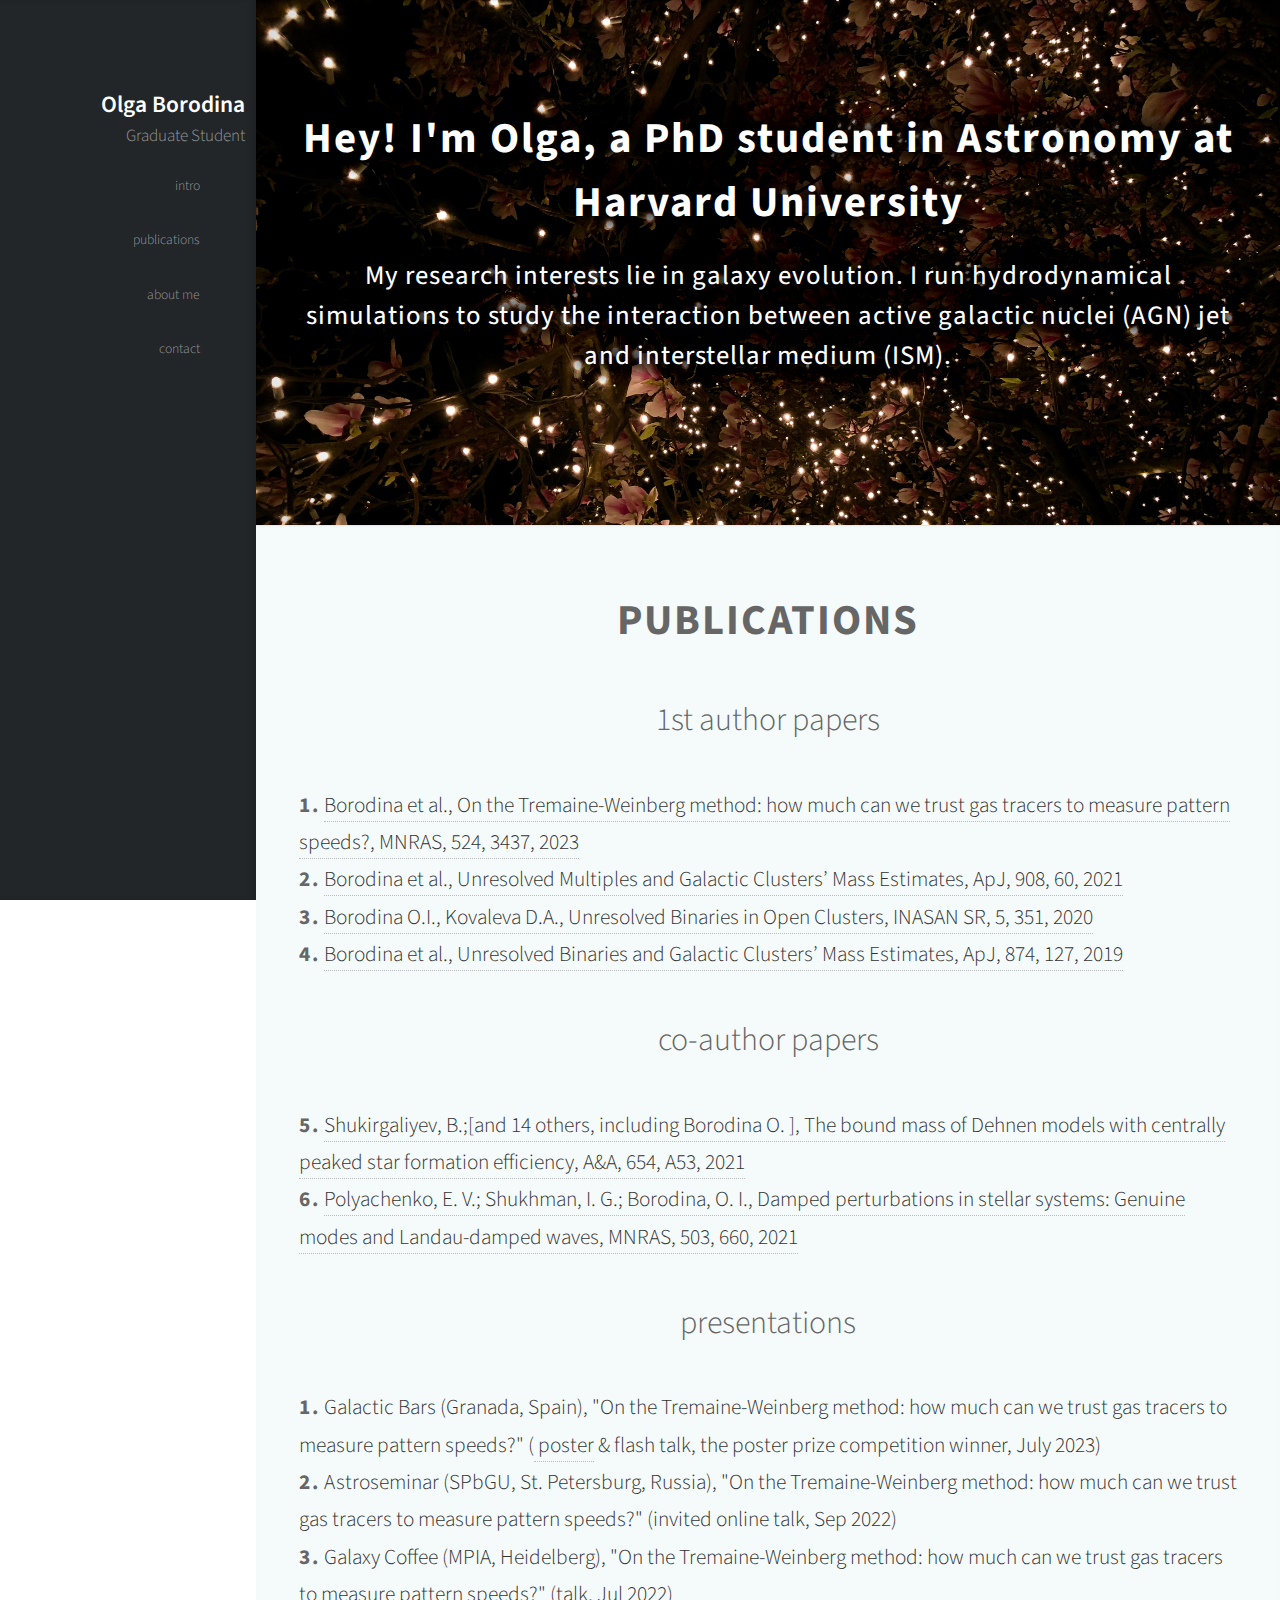
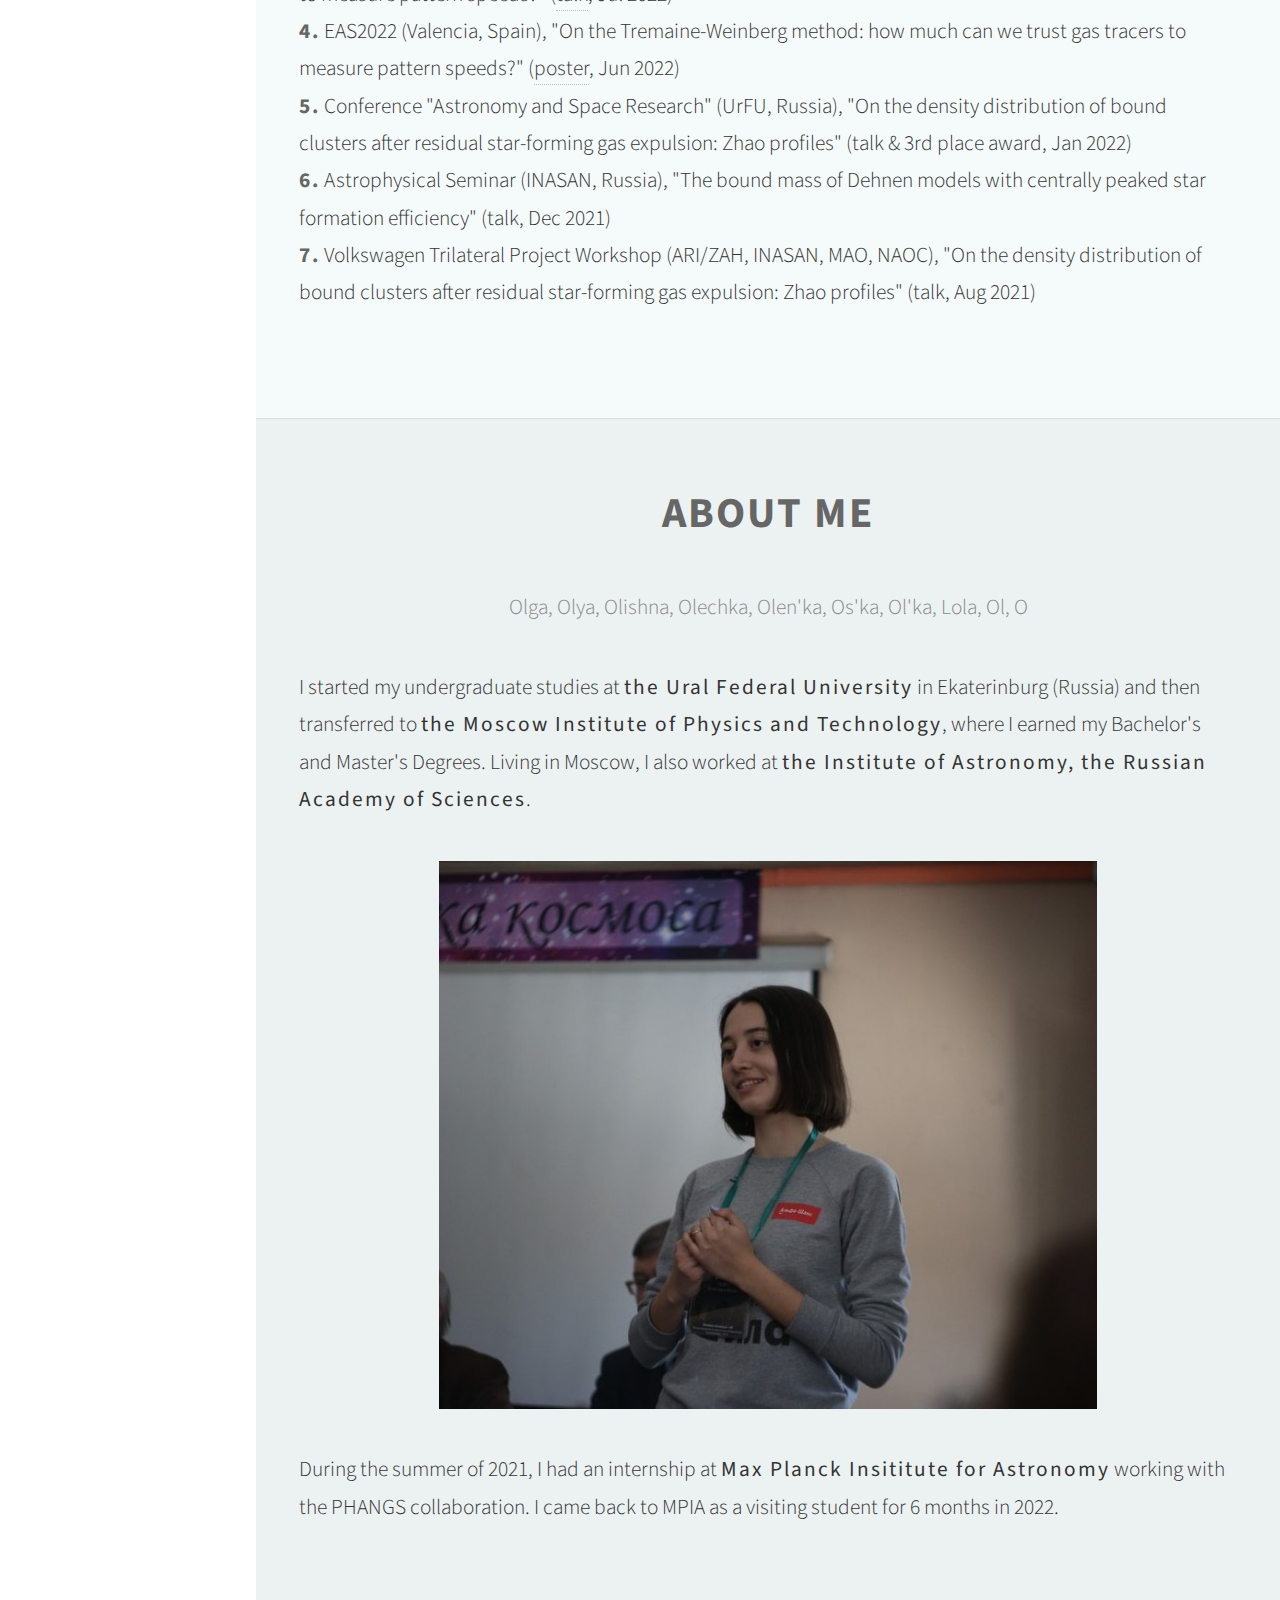
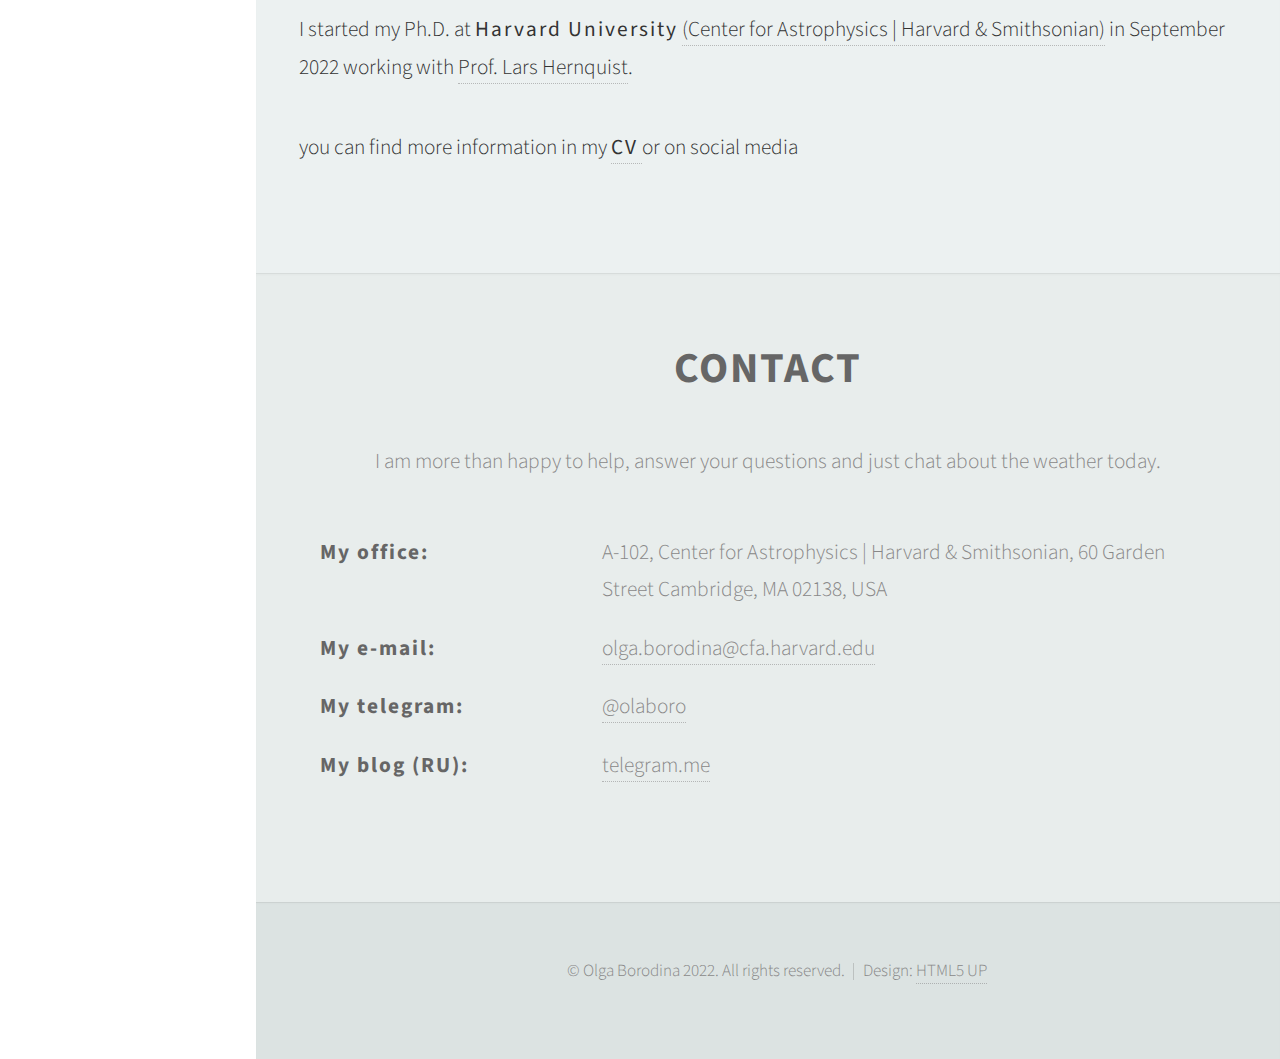
==== commit 4400d582: "Fix texts and info about paper" ====
--- a/index.html
+++ b/index.html
@@ -98,8 +98,8 @@
 
 							<header>
 								<h2 class="alt"> <strong>Hey! I'm Olga, a PhD student in Astronomy at Harvard University</strong></h2>
-								<p> <h1 class="shadow">My research interests lie in Galactic and Extragalactic Astronomy. <br> 
-								Currently, I am starting a new project on the simulation of the interaction between active galactic nuclei (AGN) jet and interstellar medium (ISM) to study galaxy quenching.
+								<p> <h1 class="shadow">My research interests lie in galaxy evolution. 
+								I run hydrodynamical simulations to study the interaction between active galactic nuclei (AGN) jet and interstellar medium (ISM).
 							 
 							</h1></p>
 							</header>
@@ -124,7 +124,7 @@
 							</header>
 
 								<p><h4>
-								<b>1.</b>   <a href="https://arxiv.org/abs/2306.17780" >Borodina et al., On the Tremaine-Weinberg method: how much can we trust gas tracers to measure pattern speeds?, submitted to MNRAS</a>
+								<b>1.</b>   <a href="https://ui.adsabs.harvard.edu/abs/2023MNRAS.524.3437B/abstract" >Borodina et al., On the Tremaine-Weinberg method: how much can we trust gas tracers to measure pattern speeds?, MNRAS, 524, 3437, 2023</a>
 								<br>
 								<b>2.</b>   <a href="https://ui.adsabs.harvard.edu/abs/2021ApJ...908...60B/abstract" >Borodina et al., Unresolved Multiples and Galactic Clusters’ Mass Estimates, ApJ, 908, 60, 2021</a>
 								<br>
@@ -144,7 +144,7 @@
 								<h3>presentations</h3>
 							</header>
 								<p><h4>
-									<b>1.</b>   Galactic Bars (Granada, Spain), "On the Tremaine-Weinberg method: how much can we trust gas tracers to measure pattern speeds?" (poster & flash talk, winner in the poster prize competition, July 2023)
+									<b>1.</b>   Galactic Bars (Granada, Spain), "On the Tremaine-Weinberg method: how much can we trust gas tracers to measure pattern speeds?" (<a href="files/Borodina_GalacticBars.pdf" download> poster</a>   & flash talk, the poster prize competition winner, July 2023)
 								<br>	
 									<b>2.</b>   Astroseminar (SPbGU, St. Petersburg, Russia), "On the Tremaine-Weinberg method: how much can we trust gas tracers to measure pattern speeds?" (invited online talk, Sep 2022)
 								<br>
@@ -183,12 +183,12 @@
 
 
 						    <p><h4>
-						 	During the summer of 2021, I had an internship at <strong>Max Planck Insititute for Astronomy</strong> working with the PHANGS collaboration. I came back as a visiting student for 6 months in 2022.
+						 	During the summer of 2021, I had an internship at <strong>Max Planck Insititute for Astronomy</strong> working with the PHANGS collaboration. I came back to MPIA as a visiting student for 6 months in 2022.
 						    </h4></p>
 						    <a href="#" class="image centered"><img src="images/IMG_4071.jpg" alt="" /></a>
 
 						    <p><h4>
-						 	I just started my Ph.D. at <strong>Harvard University</strong> <a href="https://www.cfa.harvard.edu">(Center for Astrophysics | Harvard & Smithsonian)</a> in September 2022 working with Prof. Lars Hernquist.
+						 	I started my Ph.D. at <strong>Harvard University</strong> <a href="https://www.cfa.harvard.edu">(Center for Astrophysics | Harvard & Smithsonian)</a> in September 2022 working with <a href="https://www.hernquist.group">Prof. Lars Hernquist</a>.
 
 						    </h4></p>
 
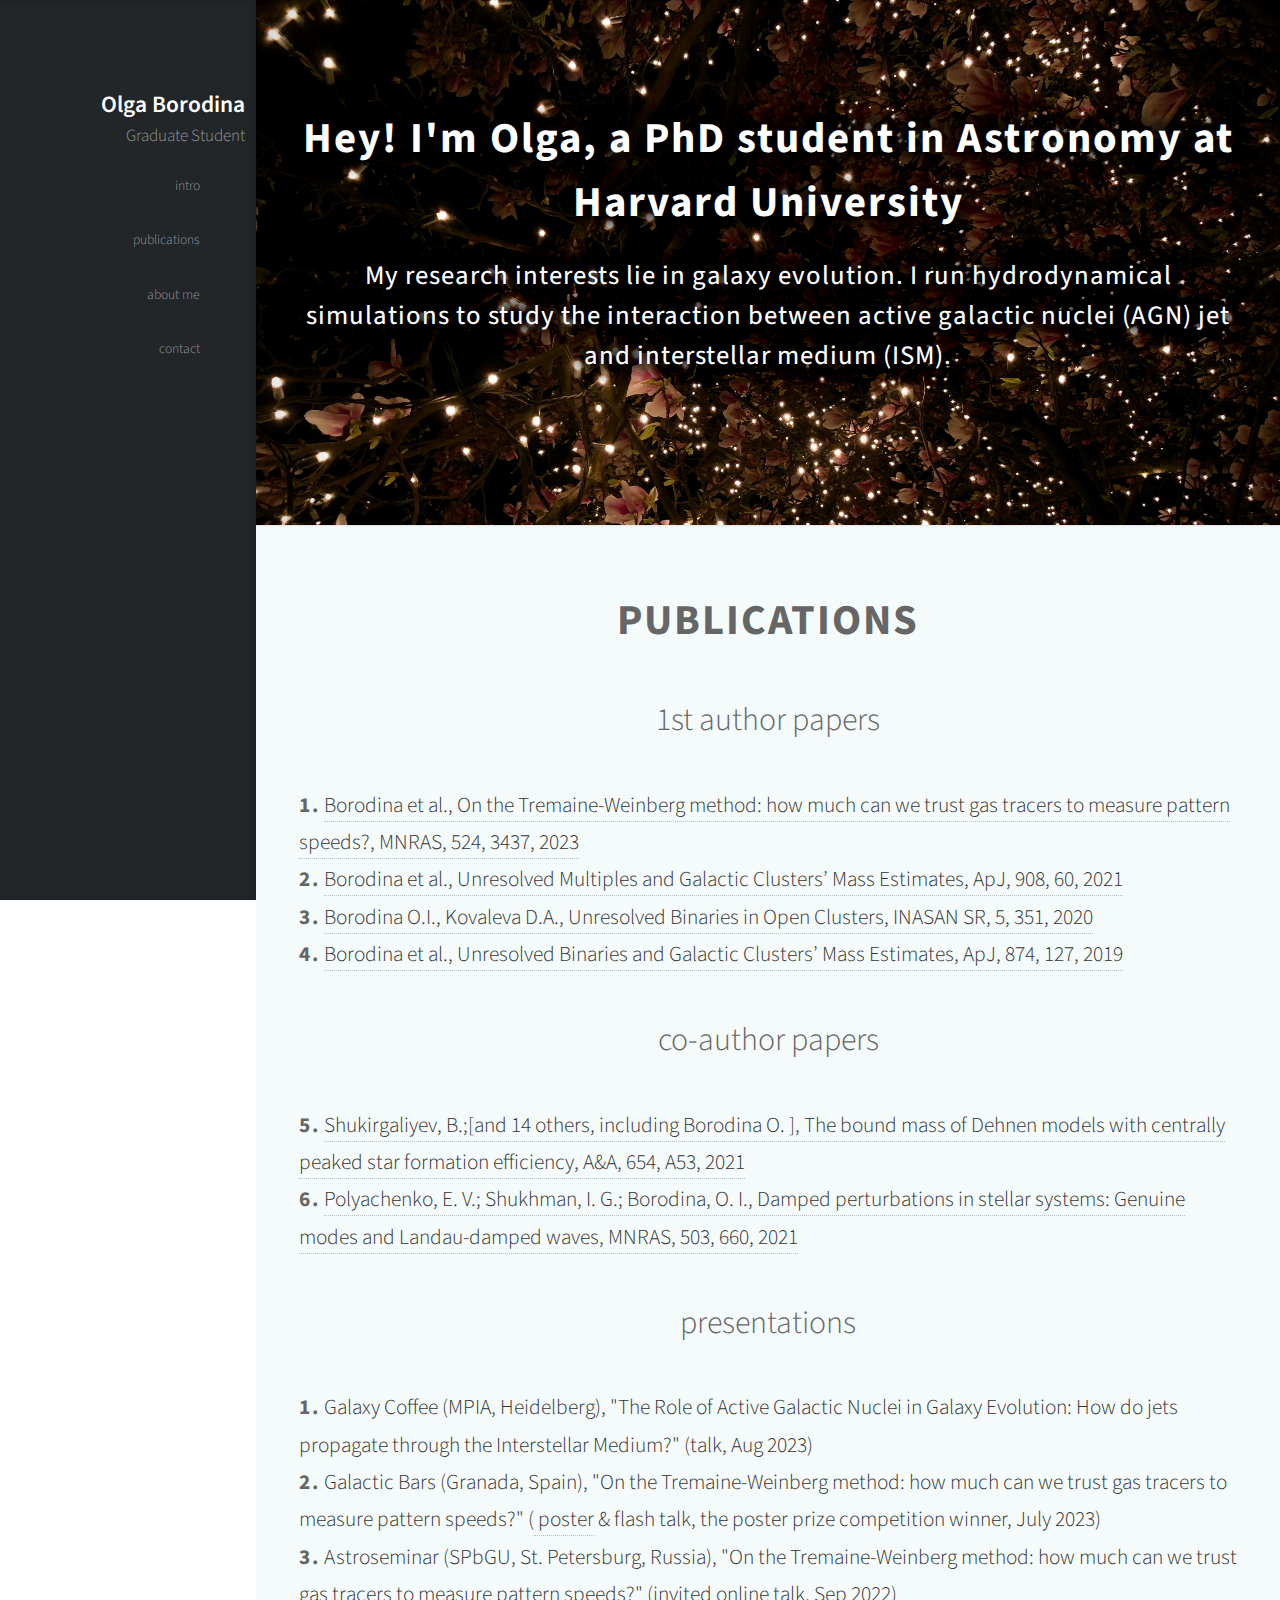
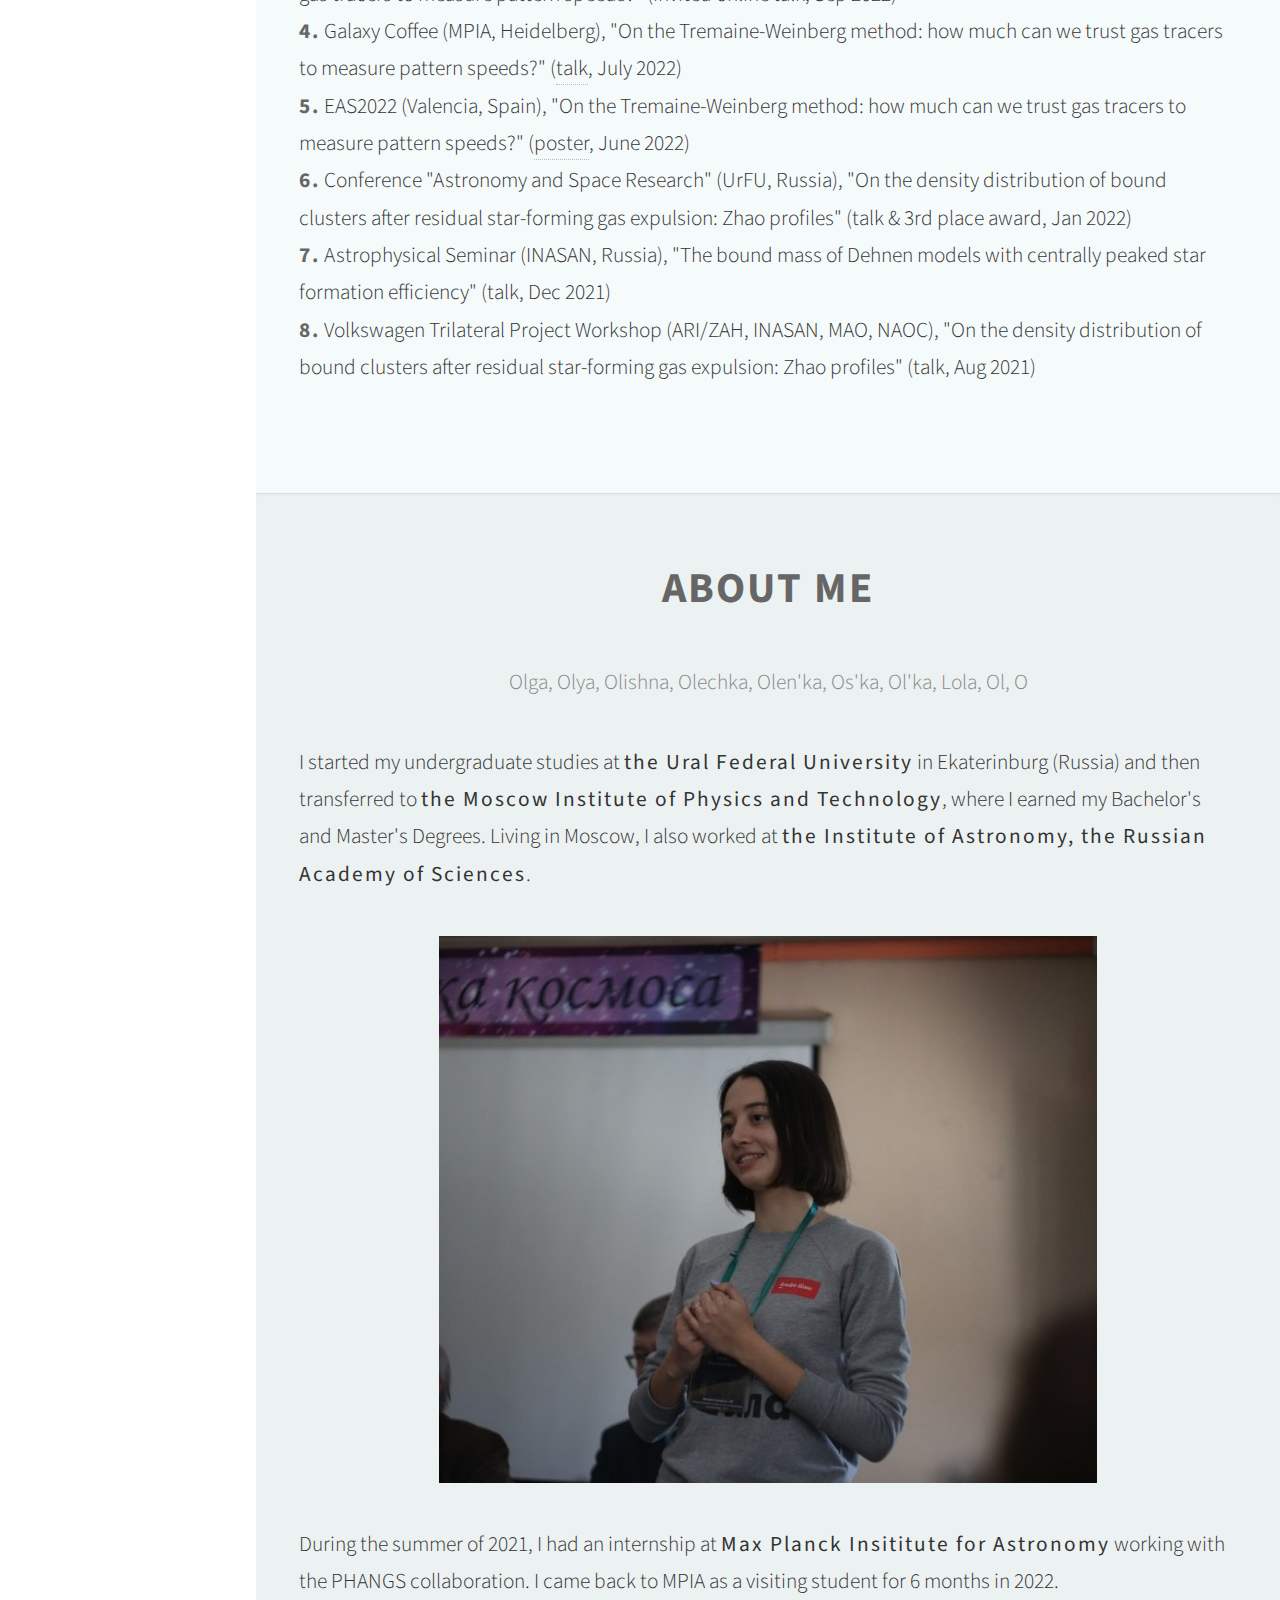
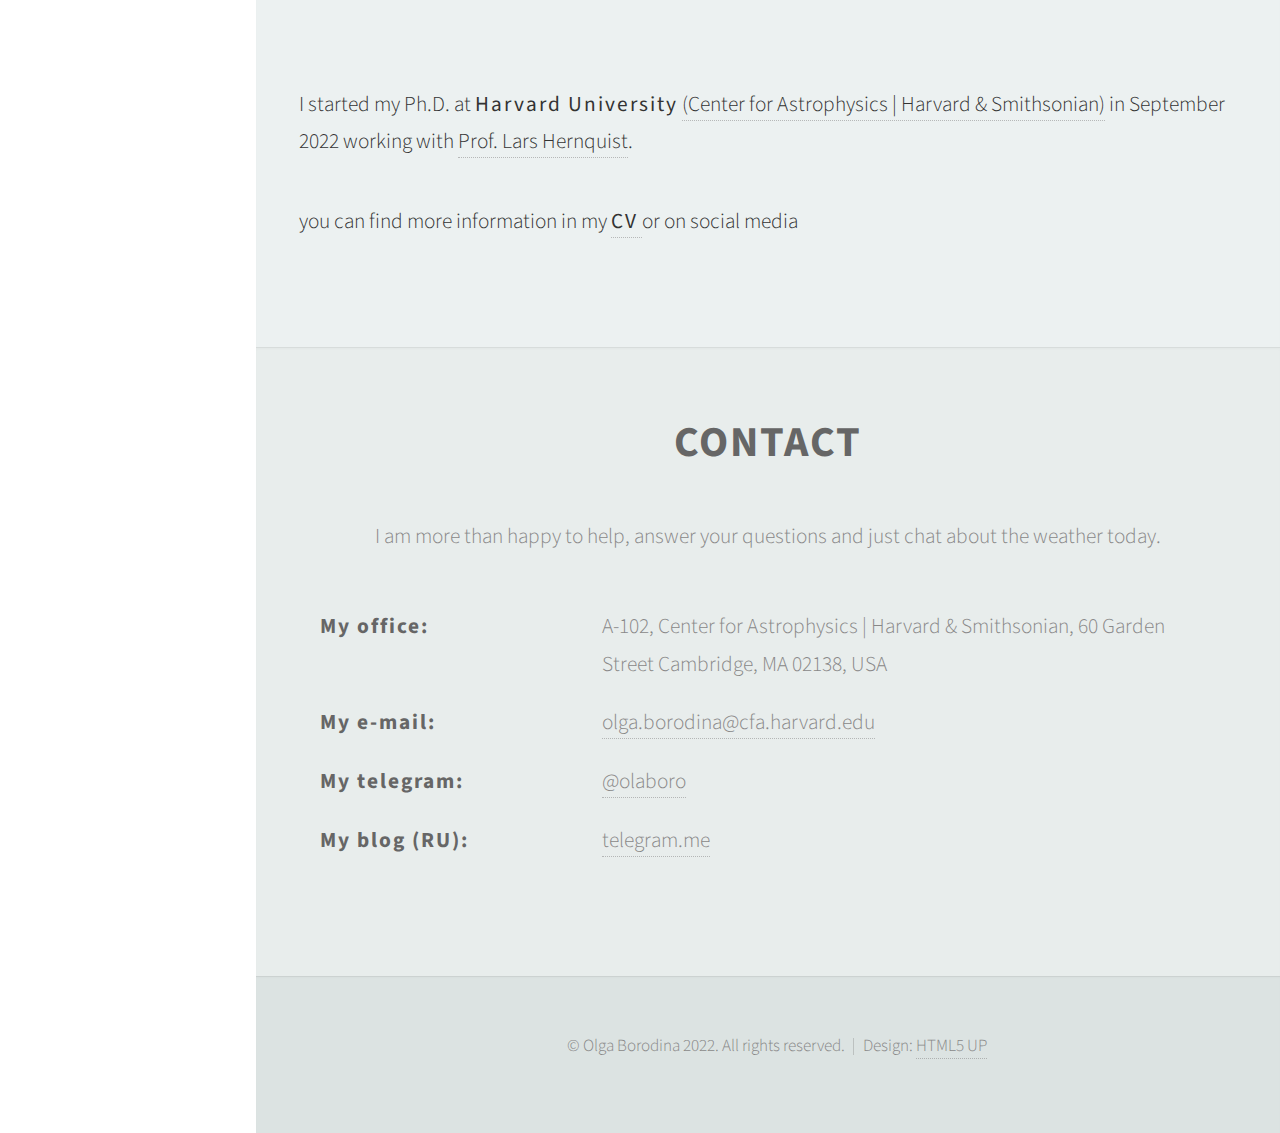
==== commit eae6b699: "Add Galaxy Coffee talk" ====
--- a/index.html
+++ b/index.html
@@ -144,19 +144,21 @@
 								<h3>presentations</h3>
 							</header>
 								<p><h4>
-									<b>1.</b>   Galactic Bars (Granada, Spain), "On the Tremaine-Weinberg method: how much can we trust gas tracers to measure pattern speeds?" (<a href="files/Borodina_GalacticBars.pdf" download> poster</a>   & flash talk, the poster prize competition winner, July 2023)
+									<b>1.</b>   Galaxy Coffee (MPIA, Heidelberg), "The Role of Active Galactic Nuclei in Galaxy Evolution: How do jets propagate through the Interstellar Medium?" (talk, Aug 2023)
 								<br>	
-									<b>2.</b>   Astroseminar (SPbGU, St. Petersburg, Russia), "On the Tremaine-Weinberg method: how much can we trust gas tracers to measure pattern speeds?" (invited online talk, Sep 2022)
-								<br>
-									<b>3.</b>   Galaxy Coffee (MPIA, Heidelberg), "On the Tremaine-Weinberg method: how much can we trust gas tracers to measure pattern speeds?" (<a href="GalaxyCoffee.html">talk</a>, Jul 2022) 
-								<br>
-									<b>4.</b>   EAS2022 (Valencia, Spain), "On the Tremaine-Weinberg method: how much can we trust gas tracers to measure pattern speeds?" (<a href="EAS.html">poster</a>, Jun 2022) 
-								<br>
-									<b>5.</b>   Conference "Astronomy and Space Research" (UrFU, Russia), "On the density distribution of bound clusters after residual star-forming gas expulsion: Zhao profiles" (talk & 3rd place award, Jan 2022)
-								<br>
-									<b>6.</b>   Astrophysical Seminar (INASAN, Russia), "The bound mass of Dehnen models with centrally peaked star formation efficiency" (talk, Dec 2021)
-								<br>
-								 	<b>7.</b>   Volkswagen Trilateral Project Workshop (ARI/ZAH, INASAN, MAO, NAOC), "On the density distribution of bound clusters after residual star-forming gas expulsion: Zhao profiles" (talk, Aug 2021)
+									<b>2.</b>   Galactic Bars (Granada, Spain), "On the Tremaine-Weinberg method: how much can we trust gas tracers to measure pattern speeds?" (<a href="files/Borodina_GalacticBars.pdf" download> poster</a>   & flash talk, the poster prize competition winner, July 2023)
+								<br>	
+									<b>3.</b>   Astroseminar (SPbGU, St. Petersburg, Russia), "On the Tremaine-Weinberg method: how much can we trust gas tracers to measure pattern speeds?" (invited online talk, Sep 2022)
+								<br>
+									<b>4.</b>   Galaxy Coffee (MPIA, Heidelberg), "On the Tremaine-Weinberg method: how much can we trust gas tracers to measure pattern speeds?" (<a href="GalaxyCoffee.html">talk</a>, July 2022) 
+								<br>
+									<b>5.</b>   EAS2022 (Valencia, Spain), "On the Tremaine-Weinberg method: how much can we trust gas tracers to measure pattern speeds?" (<a href="EAS.html">poster</a>, June 2022) 
+								<br>
+									<b>6.</b>   Conference "Astronomy and Space Research" (UrFU, Russia), "On the density distribution of bound clusters after residual star-forming gas expulsion: Zhao profiles" (talk & 3rd place award, Jan 2022)
+								<br>
+									<b>7.</b>   Astrophysical Seminar (INASAN, Russia), "The bound mass of Dehnen models with centrally peaked star formation efficiency" (talk, Dec 2021)
+								<br>
+								 	<b>8.</b>   Volkswagen Trilateral Project Workshop (ARI/ZAH, INASAN, MAO, NAOC), "On the density distribution of bound clusters after residual star-forming gas expulsion: Zhao profiles" (talk, Aug 2021)
 								 
 								 </h4></p>
 
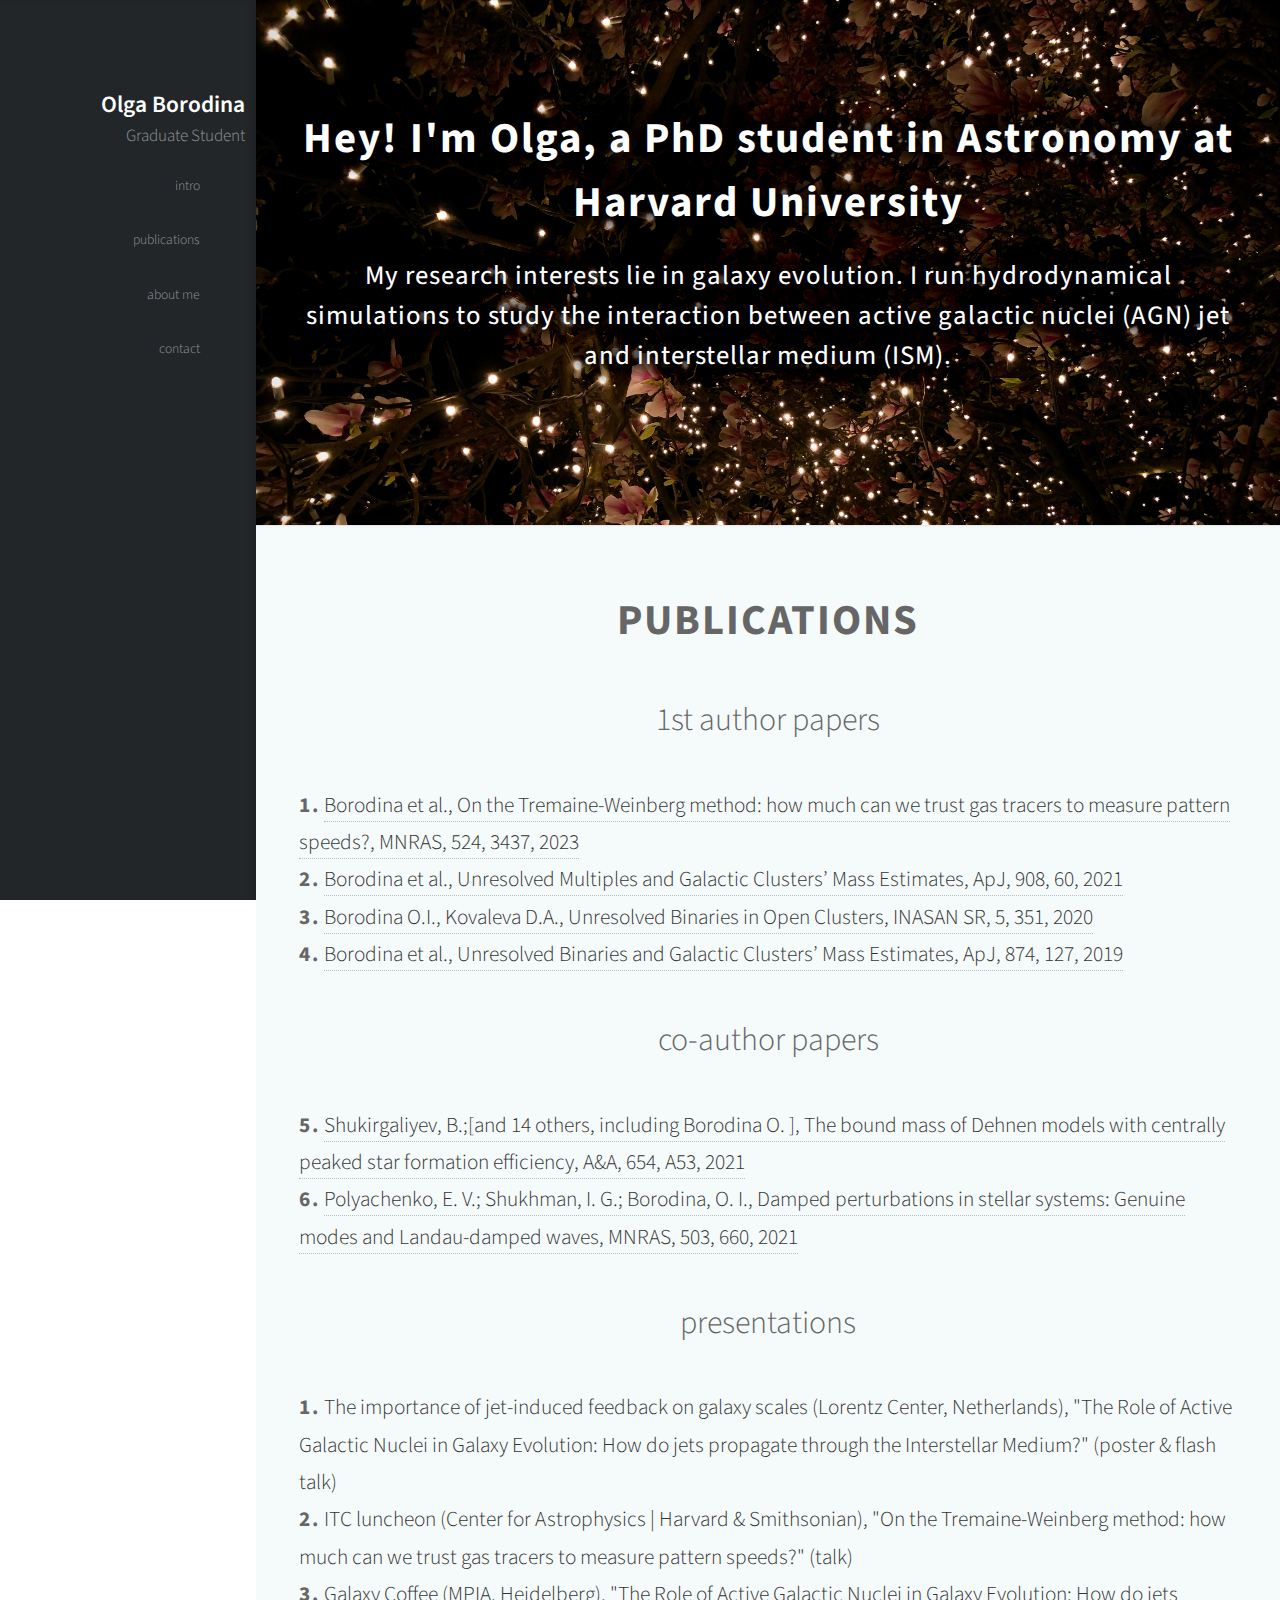
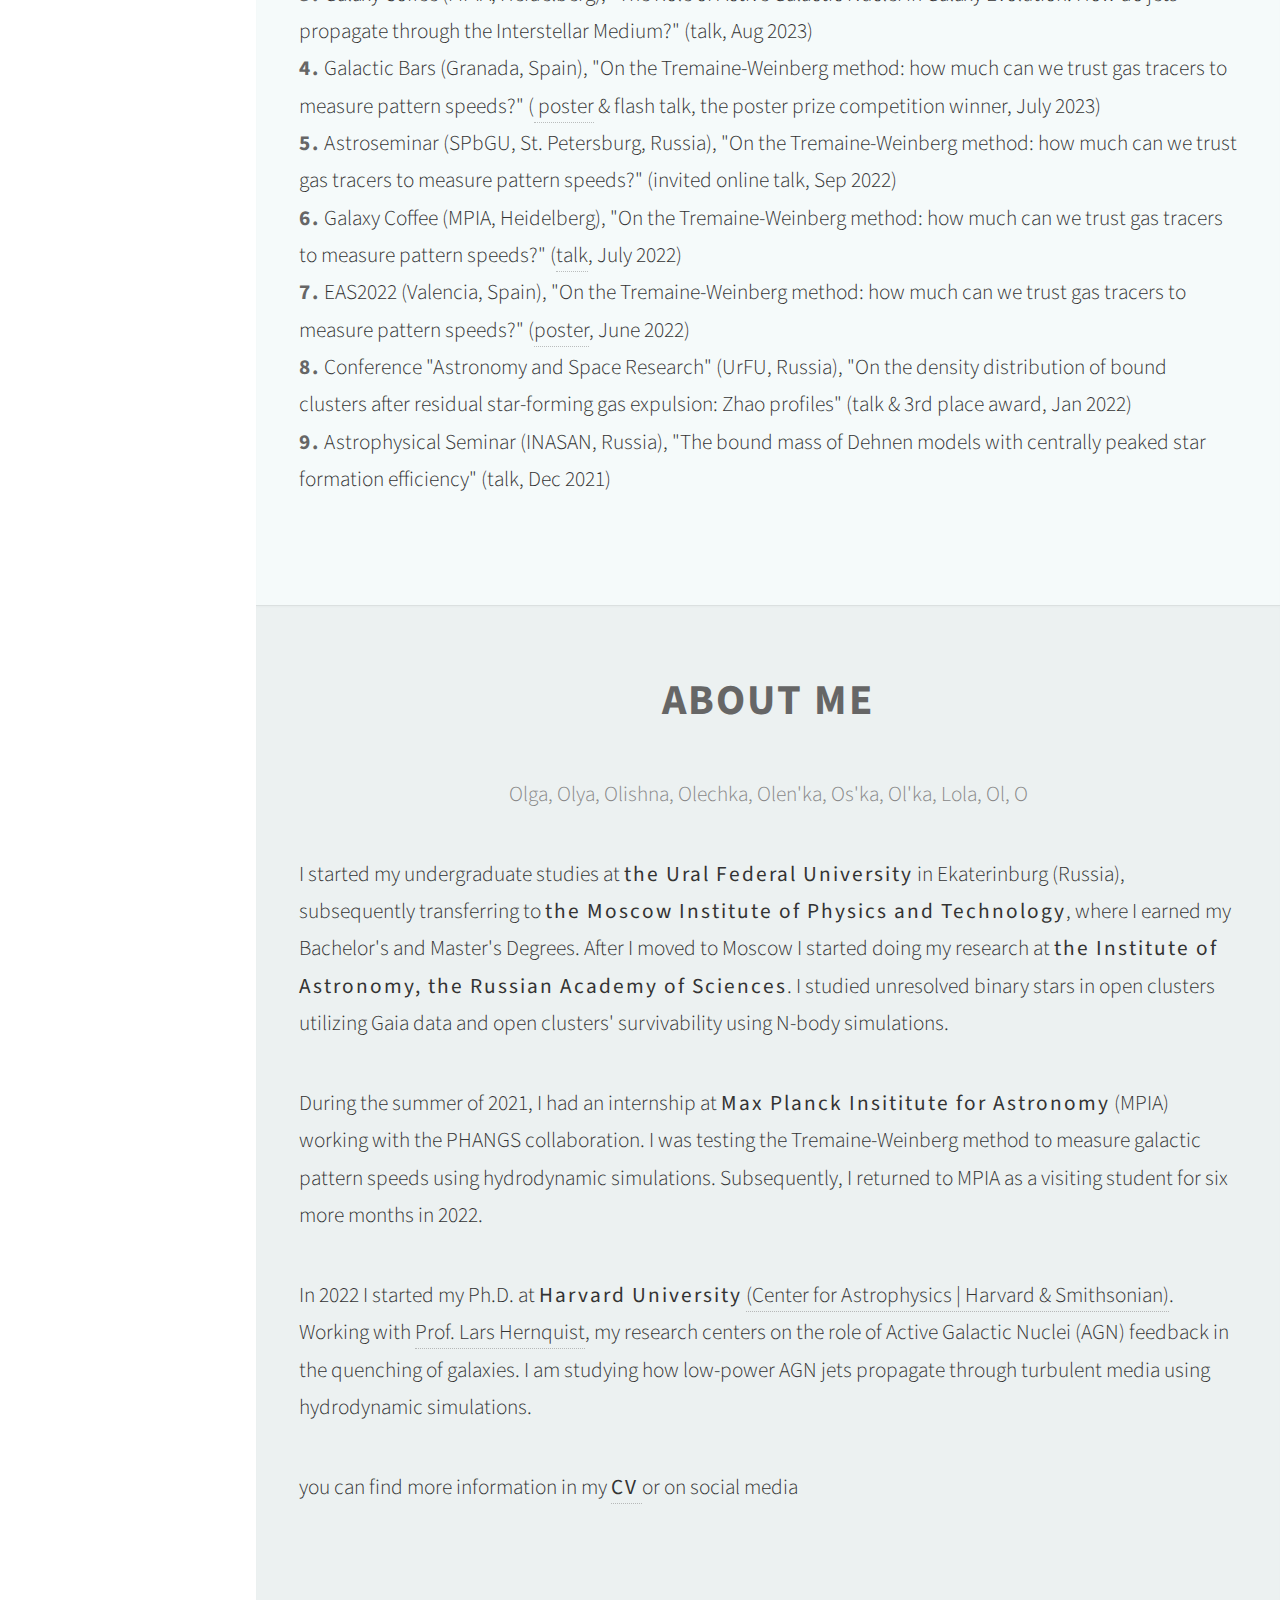
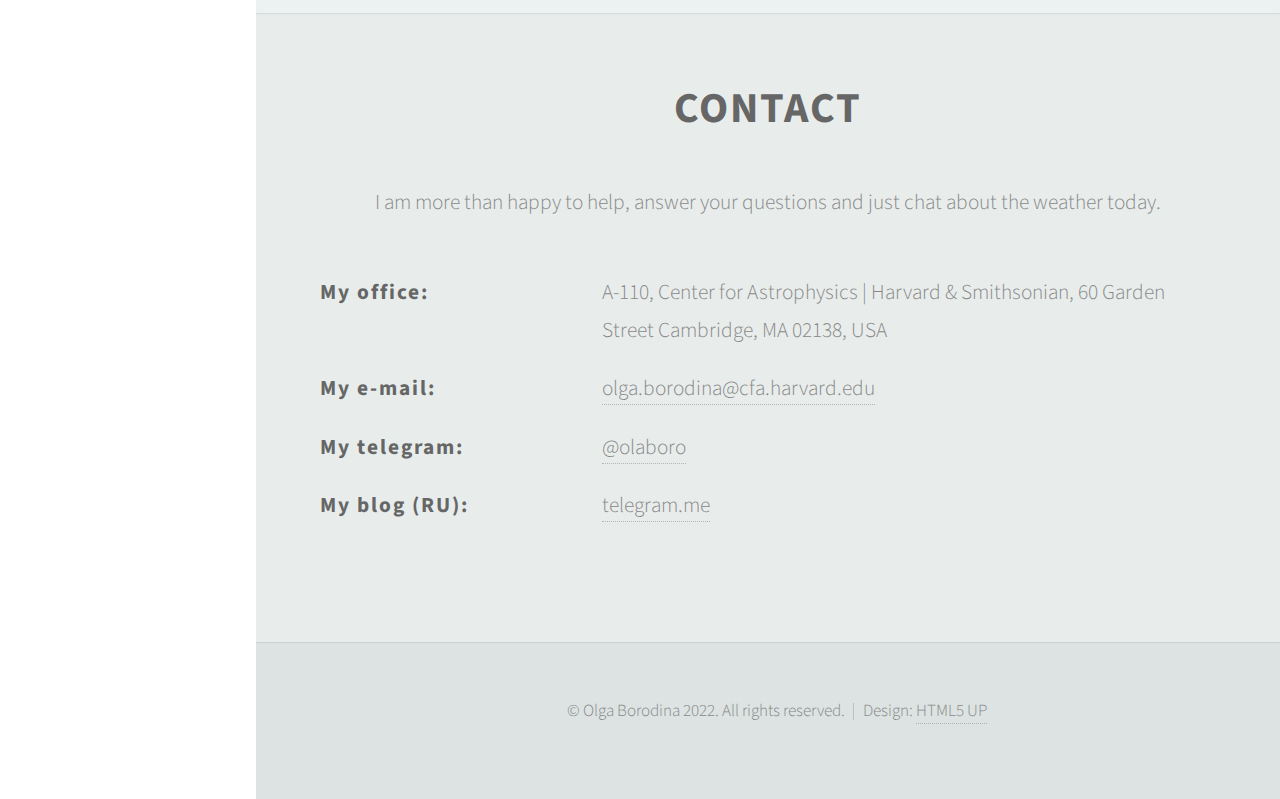
==== commit d397f314: "Fix list of talks" ====
--- a/index.html
+++ b/index.html
@@ -144,21 +144,25 @@
 								<h3>presentations</h3>
 							</header>
 								<p><h4>
-									<b>1.</b>   Galaxy Coffee (MPIA, Heidelberg), "The Role of Active Galactic Nuclei in Galaxy Evolution: How do jets propagate through the Interstellar Medium?" (talk, Aug 2023)
+									<b>1.</b>   The importance of jet-induced feedback on galaxy scales (Lorentz Center, Netherlands), "The Role of Active Galactic Nuclei in Galaxy Evolution: How do jets propagate through the Interstellar Medium?" (poster & flash talk)
 								<br>	
-									<b>2.</b>   Galactic Bars (Granada, Spain), "On the Tremaine-Weinberg method: how much can we trust gas tracers to measure pattern speeds?" (<a href="files/Borodina_GalacticBars.pdf" download> poster</a>   & flash talk, the poster prize competition winner, July 2023)
+									<b>2.</b>   ITC luncheon (Center for Astrophysics | Harvard & Smithsonian), "On the Tremaine-Weinberg method: how much can we trust gas tracers to measure pattern speeds?" (talk)
+								<br>
+
+
+									<b>3.</b>   Galaxy Coffee (MPIA, Heidelberg), "The Role of Active Galactic Nuclei in Galaxy Evolution: How do jets propagate through the Interstellar Medium?" (talk, Aug 2023)
 								<br>	
-									<b>3.</b>   Astroseminar (SPbGU, St. Petersburg, Russia), "On the Tremaine-Weinberg method: how much can we trust gas tracers to measure pattern speeds?" (invited online talk, Sep 2022)
-								<br>
-									<b>4.</b>   Galaxy Coffee (MPIA, Heidelberg), "On the Tremaine-Weinberg method: how much can we trust gas tracers to measure pattern speeds?" (<a href="GalaxyCoffee.html">talk</a>, July 2022) 
-								<br>
-									<b>5.</b>   EAS2022 (Valencia, Spain), "On the Tremaine-Weinberg method: how much can we trust gas tracers to measure pattern speeds?" (<a href="EAS.html">poster</a>, June 2022) 
-								<br>
-									<b>6.</b>   Conference "Astronomy and Space Research" (UrFU, Russia), "On the density distribution of bound clusters after residual star-forming gas expulsion: Zhao profiles" (talk & 3rd place award, Jan 2022)
-								<br>
-									<b>7.</b>   Astrophysical Seminar (INASAN, Russia), "The bound mass of Dehnen models with centrally peaked star formation efficiency" (talk, Dec 2021)
-								<br>
-								 	<b>8.</b>   Volkswagen Trilateral Project Workshop (ARI/ZAH, INASAN, MAO, NAOC), "On the density distribution of bound clusters after residual star-forming gas expulsion: Zhao profiles" (talk, Aug 2021)
+									<b>4.</b>   Galactic Bars (Granada, Spain), "On the Tremaine-Weinberg method: how much can we trust gas tracers to measure pattern speeds?" (<a href="files/Borodina_GalacticBars.pdf" download> poster</a>   & flash talk, the poster prize competition winner, July 2023)
+								<br>	
+									<b>5.</b>   Astroseminar (SPbGU, St. Petersburg, Russia), "On the Tremaine-Weinberg method: how much can we trust gas tracers to measure pattern speeds?" (invited online talk, Sep 2022)
+								<br>
+									<b>6.</b>   Galaxy Coffee (MPIA, Heidelberg), "On the Tremaine-Weinberg method: how much can we trust gas tracers to measure pattern speeds?" (<a href="GalaxyCoffee.html">talk</a>, July 2022) 
+								<br>
+									<b>7.</b>   EAS2022 (Valencia, Spain), "On the Tremaine-Weinberg method: how much can we trust gas tracers to measure pattern speeds?" (<a href="EAS.html">poster</a>, June 2022) 
+								<br>
+									<b>8.</b>   Conference "Astronomy and Space Research" (UrFU, Russia), "On the density distribution of bound clusters after residual star-forming gas expulsion: Zhao profiles" (talk & 3rd place award, Jan 2022)
+								<br>
+									<b>9.</b>   Astrophysical Seminar (INASAN, Russia), "The bound mass of Dehnen models with centrally peaked star formation efficiency" (talk, Dec 2021)
 								 
 								 </h4></p>
 
@@ -178,19 +182,19 @@
 						    </p>
 
 							<p><h4>
-							I started my undergraduate studies at <strong>the Ural Federal University</strong> in Ekaterinburg (Russia) and then transferred to <strong>the Moscow Institute of Physics and Technology</strong>, where I earned my Bachelor's and Master's Degrees. Living in Moscow, I also worked at <strong>the Institute of Astronomy, the Russian Academy of Sciences</strong>.
-
-						    </h4></p>
+							I started my undergraduate studies at <strong>the Ural Federal University</strong> in Ekaterinburg (Russia),  subsequently transferring to <strong>the Moscow Institute of Physics and Technology</strong>, where I earned my Bachelor's and Master's Degrees. After I moved to Moscow I started doing my research at <strong>the Institute of Astronomy, the Russian Academy of Sciences</strong>. I studied unresolved binary stars in open clusters utilizing Gaia data and open clusters' survivability using N-body simulations.
+
+<!-- 						    </h4></p>
 						    <a href="#" class="image centered"><img src="images/6YFjfyLd4KA.jpg" alt="" /></a>
 
-
+ -->
 						    <p><h4>
-						 	During the summer of 2021, I had an internship at <strong>Max Planck Insititute for Astronomy</strong> working with the PHANGS collaboration. I came back to MPIA as a visiting student for 6 months in 2022.
-						    </h4></p>
+						 	During the summer of 2021, I had an internship at <strong>Max Planck Insititute for Astronomy</strong> (MPIA) working with the PHANGS collaboration. I was testing the Tremaine-Weinberg method to measure galactic pattern speeds using hydrodynamic simulations. Subsequently, I returned to MPIA as a visiting student for six more months in 2022.
+<!-- 						    </h4></p>
 						    <a href="#" class="image centered"><img src="images/IMG_4071.jpg" alt="" /></a>
-
+ -->
 						    <p><h4>
-						 	I started my Ph.D. at <strong>Harvard University</strong> <a href="https://www.cfa.harvard.edu">(Center for Astrophysics | Harvard & Smithsonian)</a> in September 2022 working with <a href="https://www.hernquist.group">Prof. Lars Hernquist</a>.
+						 	In 2022 I started my Ph.D. at <strong>Harvard University</strong> <a href="https://www.cfa.harvard.edu">(Center for Astrophysics | Harvard & Smithsonian)</a>. Working with <a href="https://www.hernquist.group">Prof. Lars Hernquist</a>, my research centers on the role of Active Galactic Nuclei (AGN) feedback in the quenching of galaxies. I am studying how low-power AGN jets propagate through turbulent media using hydrodynamic simulations. 
 
 						    </h4></p>
 
@@ -224,7 +228,7 @@
 
 						  <tr style="border: 0px; background-color: rgba(0, 0, 0, 0);">
 						    <td width = "30%"><b>My office:</b></td>
-						    <td>A-102, Center for Astrophysics | Harvard & Smithsonian, 60 Garden Street Cambridge, MA 02138, USA</td> 
+						    <td>A-110, Center for Astrophysics | Harvard & Smithsonian, 60 Garden Street Cambridge, MA 02138, USA</td> 
 						  </tr>
 
 						  <tr style="border: 0px; background-color: rgba(0, 0, 0, 0);">
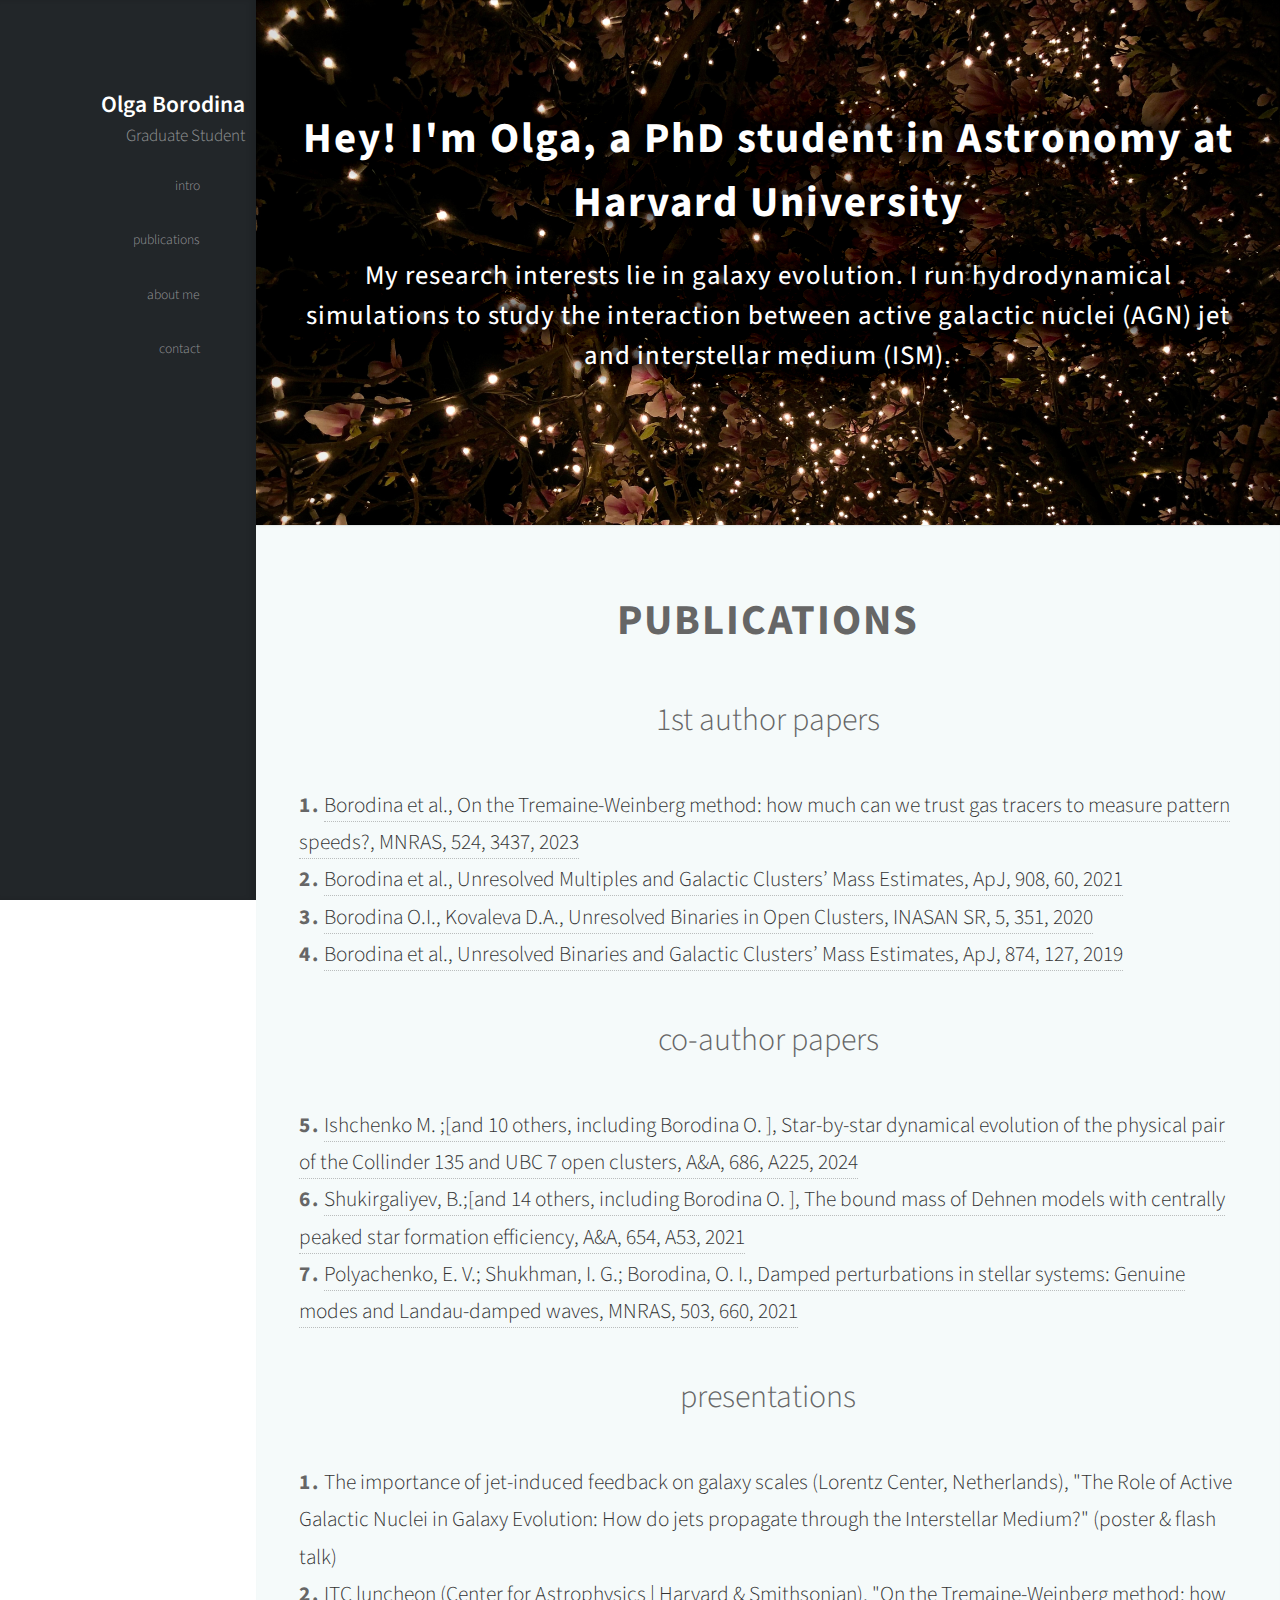
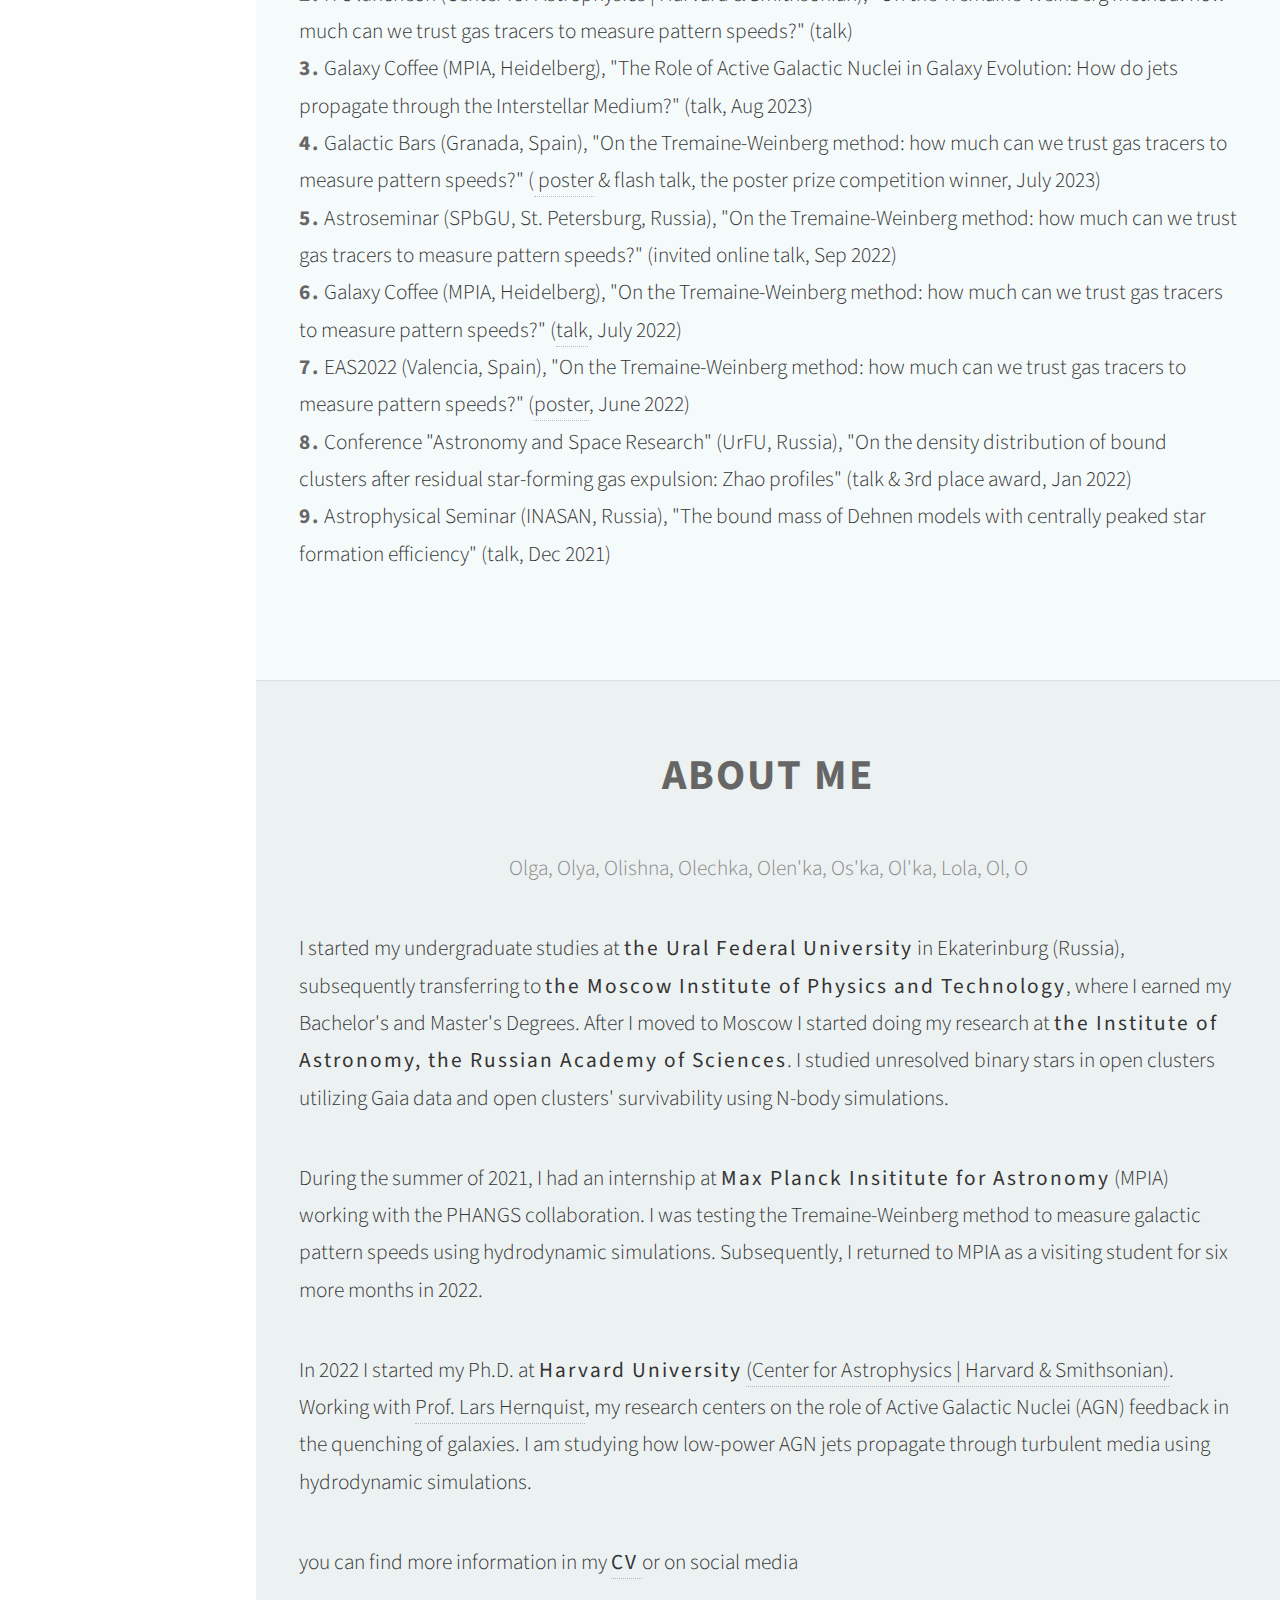
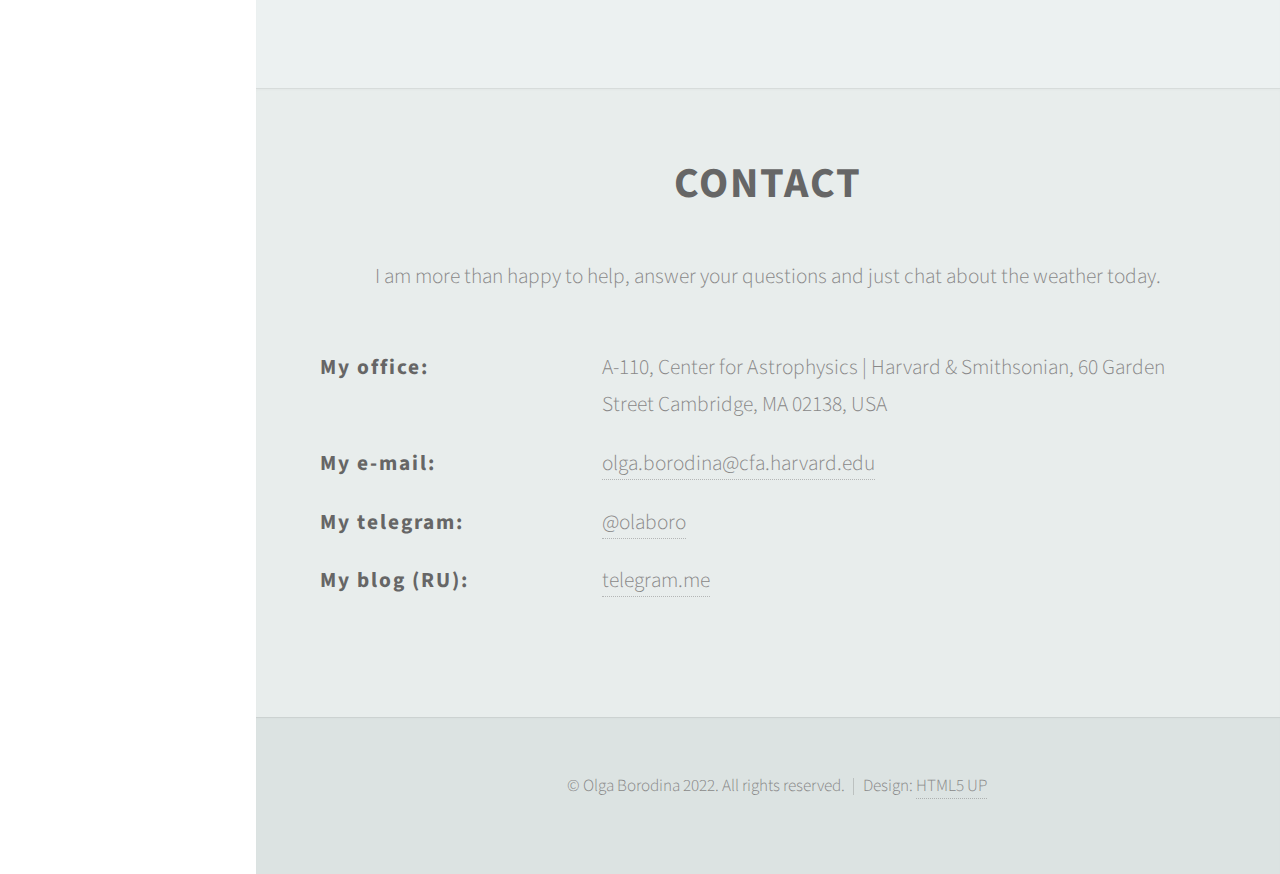
==== commit 872059c8: "Update papers and CV" ====
--- a/index.html
+++ b/index.html
@@ -136,9 +136,11 @@
 								<h3>co-author papers</h3>
 							</header>
 
-								<p><h4><b>5.</b>   <a href="https://ui.adsabs.harvard.edu/abs/2021A%26A...654A..53S/abstract"> Shukirgaliyev, B.;[and 14 others, including Borodina O. ], The bound mass of Dehnen models with centrally peaked star formation efficiency, A&A, 654, A53, 2021</a>
-								<br>
-								<b>6.</b>   <a href="https://ui.adsabs.harvard.edu/abs/2021MNRAS.503..660P/abstract">Polyachenko, E. V.; Shukhman, I. G.; Borodina, O. I., Damped perturbations in stellar systems: Genuine modes and Landau-damped waves, MNRAS, 503, 660, 2021 </a></h4></p>
+								<p><h4><b>5.</b>   <a href="https://ui.adsabs.harvard.edu/abs/2024A%26A...686A.225I/abstract"> Ishchenko M. ;[and 10 others, including Borodina O. ], Star-by-star dynamical evolution of the physical pair of the Collinder 135 and UBC 7 open clusters, A&A, 686, A225, 2024 </a>
+								<br>
+								<b>6.</b>   <a href="https://ui.adsabs.harvard.edu/abs/2021A%26A...654A..53S/abstract"> Shukirgaliyev, B.;[and 14 others, including Borodina O. ], The bound mass of Dehnen models with centrally peaked star formation efficiency, A&A, 654, A53, 2021</a>
+								<br>
+								<b>7.</b>   <a href="https://ui.adsabs.harvard.edu/abs/2021MNRAS.503..660P/abstract">Polyachenko, E. V.; Shukhman, I. G.; Borodina, O. I., Damped perturbations in stellar systems: Genuine modes and Landau-damped waves, MNRAS, 503, 660, 2021 </a></h4></p>
 
 							<header>
 								<h3>presentations</h3>
